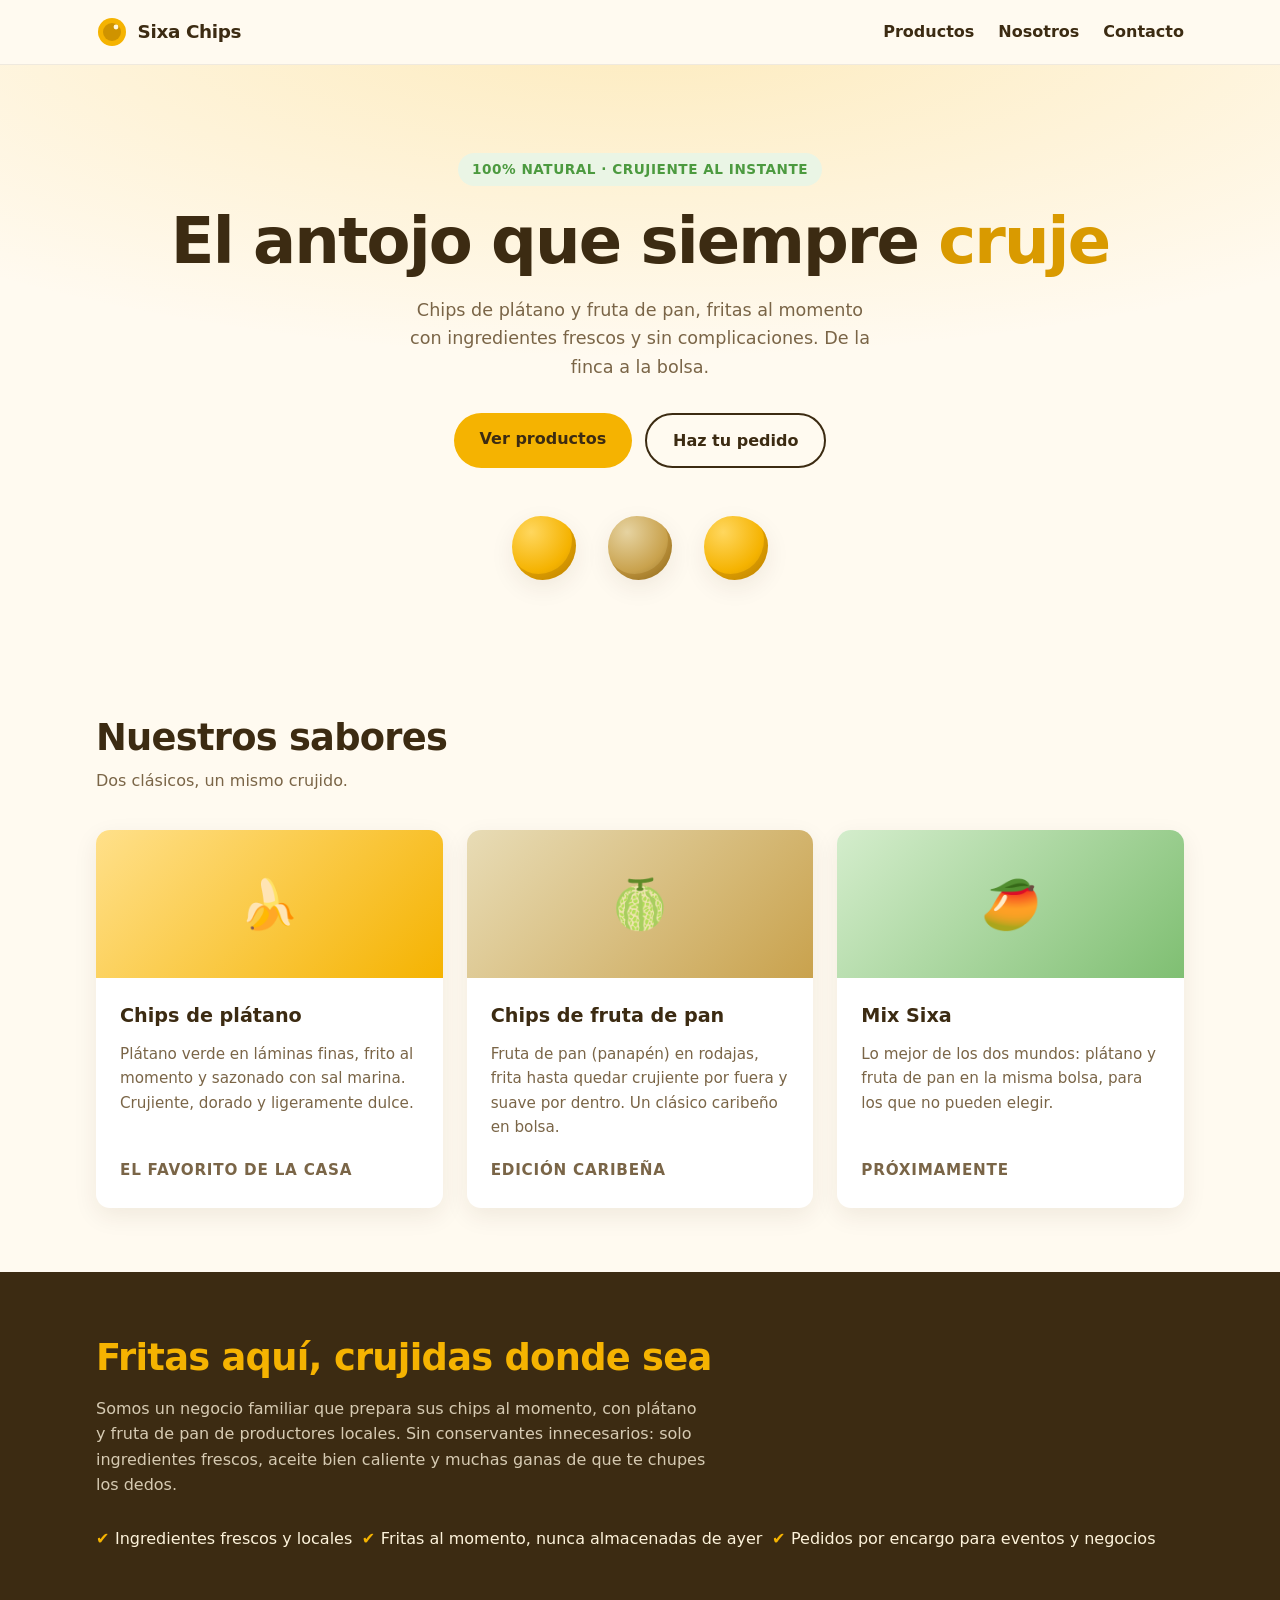
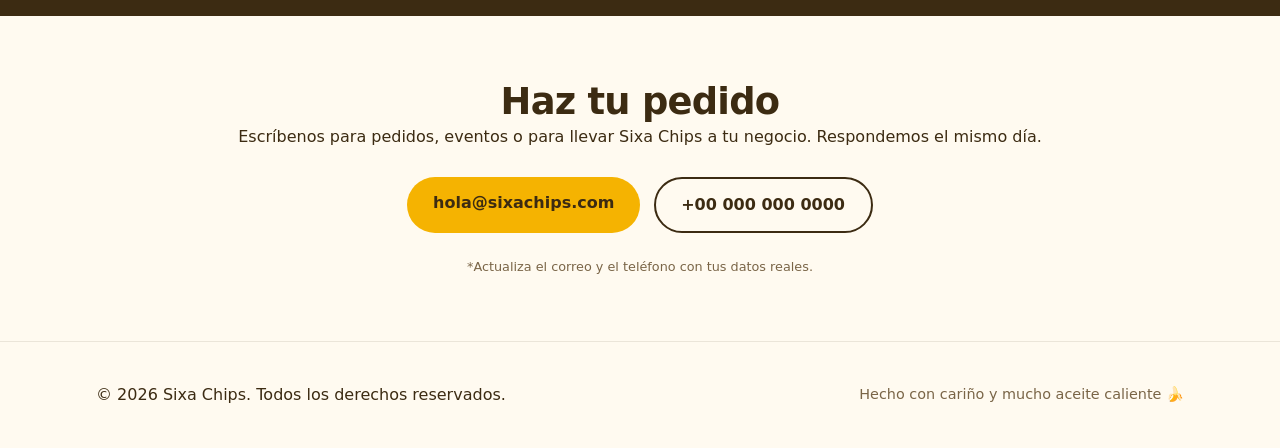
==== index.html @ dbe158ea "primer commit" ====
<!DOCTYPE html>
<html lang="es">
<head>
  <meta charset="UTF-8">
  <meta name="viewport" content="width=device-width, initial-scale=1.0">
  <title>Sixa Chips — Chips de plátano y fruta de pan</title>
  <meta name="description" content="Sixa Chips: chips crujientes de plátano y fruta de pan, fritas al momento con ingredientes naturales. Sabor auténtico, directo a tu antojo.">
  <meta name="author" content="Sixa Chips">
  <link rel="canonical" href="https://sixachips.github.io/">

  <!-- Open Graph -->
  <meta property="og:type" content="website">
  <meta property="og:url" content="https://sixachips.github.io/">
  <meta property="og:title" content="Sixa Chips — Chips de plátano y fruta de pan">
  <meta property="og:description" content="Chips crujientes de plátano y fruta de pan, fritas al momento con ingredientes naturales.">
  <meta property="og:locale" content="es_ES">
  <meta property="og:site_name" content="Sixa Chips">

  <!-- Twitter -->
  <meta name="twitter:card" content="summary">

  <!-- Favicon e iconos -->
  <link rel="icon" href="assets/favicon.svg" type="image/svg+xml">
  <link rel="manifest" href="site.webmanifest">
  <meta name="theme-color" content="#f5b301">

  <!-- Estilos -->
  <link rel="stylesheet" href="css/styles.css">

  <!-- Datos estructurados -->
  <script type="application/ld+json">
  {
    "@context": "https://schema.org",
    "@type": "FoodBusiness",
    "name": "Sixa Chips",
    "url": "https://sixachips.github.io/",
    "description": "Chips de plátano y fruta de pan fritas al momento.",
    "servesCuisine": "Snacks artesanales"
  }
  </script>

  <!-- JS con defer: no bloquea el render -->
  <script src="js/main.js" defer></script>
</head>
<body>
  <a class="skip-link" href="#main">Saltar al contenido principal</a>

  <header class="site-header">
    <div class="container header-inner">
      <a class="brand" href="#top" aria-label="Sixa Chips, ir al inicio">
        <svg class="brand-icon" viewBox="0 0 32 32" width="32" height="32" aria-hidden="true">
          <circle cx="16" cy="16" r="14" fill="#f5b301"/>
          <circle cx="16" cy="16" r="9" fill="#8a5a00" opacity=".35"/>
          <circle cx="20" cy="11" r="2.4" fill="#fff6dc"/>
        </svg>
        <span class="brand-name">Sixa&nbsp;Chips</span>
      </a>

      <button class="nav-toggle" type="button" aria-expanded="false" aria-controls="site-nav">
        <span class="sr-only">Abrir menú</span>
        <span class="nav-toggle-bar" aria-hidden="true"></span>
      </button>

      <nav id="site-nav" class="site-nav" aria-label="Navegación principal">
        <ul>
          <li><a href="#productos">Productos</a></li>
          <li><a href="#nosotros">Nosotros</a></li>
          <li><a href="#contacto">Contacto</a></li>
        </ul>
      </nav>
    </div>
  </header>

  <main id="main">
    <!-- Hero -->
    <section id="top" class="hero">
      <div class="container hero-inner">
        <p class="hero-kicker">100% natural · Crujiente al instante</p>
        <h1>El antojo que siempre <em>cruje</em></h1>
        <p class="hero-lead">
          Chips de plátano y fruta de pan, fritas al momento con ingredientes
          frescos y sin complicaciones. De la finca a la bolsa.
        </p>
        <div class="hero-actions">
          <a class="btn btn-primary" href="#productos">Ver productos</a>
          <a class="btn btn-ghost" href="#contacto">Haz tu pedido</a>
        </div>

        <ul class="hero-chips" aria-hidden="true">
          <li><span></span></li>
          <li><span></span></li>
          <li><span></span></li>
        </ul>
      </div>
    </section>

    <!-- Productos -->
    <section id="productos" class="section-products">
      <div class="container">
        <h2>Nuestros sabores</h2>
        <p class="section-lead">Dos clásicos, un mismo crujido.</p>

        <div class="products-grid">
          <article class="card">
            <div class="card-top card-top--banana" aria-hidden="true"><span>🍌</span></div>
            <div class="card-body">
              <h3>Chips de plátano</h3>
              <p>
                Plátano verde en láminas finas, frito al momento y sazonado con
                sal marina. Crujiente, dorado y ligeramente dulce.
              </p>
              <p class="card-tag">El favorito de la casa</p>
            </div>
          </article>

          <article class="card">
            <div class="card-top card-top--panapen" aria-hidden="true"><span>🍈</span></div>
            <div class="card-body">
              <h3>Chips de fruta de pan</h3>
              <p>
                Fruta de pan (panapén) en rodajas, frita hasta quedar crujiente
                por fuera y suave por dentro. Un clásico caribeño en bolsa.
              </p>
              <p class="card-tag">Edición caribeña</p>
            </div>
          </article>

          <article class="card">
            <div class="card-top card-top--mix" aria-hidden="true"><span>🥭</span></div>
            <div class="card-body">
              <h3>Mix Sixa</h3>
              <p>
                Lo mejor de los dos mundos: plátano y fruta de pan en la misma
                bolsa, para los que no pueden elegir.
              </p>
              <p class="card-tag">Próximamente</p>
            </div>
          </article>
        </div>
      </div>
    </section>

    <!-- Nosotros -->
    <section id="nosotros" class="section-about">
      <div class="container about-inner">
        <h2>Fritas aquí, crujidas donde sea</h2>
        <p>
          Somos un negocio familiar que prepara sus chips al momento, con
          plátano y fruta de pan de productores locales. Sin conservantes
          innecesarios: solo ingredientes frescos, aceite bien caliente y
          muchas ganas de que te chupes los dedos.
        </p>
        <ul class="about-list">
          <li> Ingredientes frescos y locales</li>
          <li> Fritas al momento, nunca almacenadas de ayer</li>
          <li> Pedidos por encargo para eventos y negocios</li>
        </ul>
      </div>
    </section>

    <!-- Contacto -->
    <section id="contacto" class="section-contact">
      <div class="container contact-inner">
        <h2>Haz tu pedido</h2>
        <p>
          Escríbenos para pedidos, eventos o para llevar Sixa Chips a tu
          negocio. Respondemos el mismo día.
        </p>
        <div class="contact-actions">
          <a class="btn btn-primary" href="mailto:hola@sixachips.com">hola@sixachips.com</a>
          <a class="btn btn-ghost" href="tel:+15550000000">+00 000 000 0000</a>
        </div>
        <p class="contact-note">*Actualiza el correo y el teléfono con tus datos reales.</p>
      </div>
    </section>
  </main>

  <footer class="site-footer">
    <div class="container footer-inner">
      <p>© <span id="year">2026</span> Sixa Chips. Todos los derechos reservados.</p>
      <p class="footer-note">Hecho con cariño y mucho aceite caliente 🍌</p>
    </div>
  </footer>
</body>
</html>
---- css/styles.css ----
/* ==========================================================================
   Sixa Chips — hoja de estilos principal
   Mobile-first, custom properties, sin frameworks.
   ========================================================================== */

/* 1. Custom properties (tema y tokens de diseño) */
:root {
  --color-bg: #fffaf0;
  --color-surface: #ffffff;
  --color-text: #3c2b12;
  --color-muted: #7a6547;
  --color-primary: #f5b301;
  --color-primary-dark: #d99a00;
  --color-accent: #4c9a3f;
  --color-accent-light: #eaf5e5;
  --radius: 14px;
  --shadow: 0 8px 24px rgb(60 43 18 / 0.08);
  --font-body: system-ui, -apple-system, "Segoe UI", Roboto, sans-serif;
  --wrap: 68rem;
}

/* 2. Reset ligero */
*,
*::before,
*::after { box-sizing: border-box; }

* { margin: 0; }

html { scroll-behavior: smooth; }
@media (prefers-reduced-motion: reduce) {
  html { scroll-behavior: auto; }
  *,
  *::before,
  *::after {
    animation-duration: 0.01ms !important;
    transition-duration: 0.01ms !important;
  }
}

body {
  font-family: var(--font-body);
  color: var(--color-text);
  background: var(--color-bg);
  line-height: 1.6;
  -webkit-font-smoothing: antialiased;
}

img, svg { display: block; max-width: 100%; }

ul { padding: 0; list-style: none; }

a { color: inherit; }

/* 3. Utilidades */
.container {
  width: min(100% - 2.5rem, var(--wrap));
  margin-inline: auto;
}

.sr-only {
  position: absolute;
  width: 1px;
  height: 1px;
  padding: 0;
  margin: -1px;
  overflow: hidden;
  clip: rect(0 0 0 0);
  white-space: nowrap;
  border: 0;
}

.skip-link {
  position: absolute;
  top: -100%;
  left: 0.75rem;
  z-index: 100;
  padding: 0.5rem 1rem;
  background: var(--color-text);
  color: #fff;
  border-radius: 0 0 var(--radius) var(--radius);
  text-decoration: none;
}
.skip-link:focus { top: 0; }

/* 4. Header */
.site-header {
  position: sticky;
  top: 0;
  z-index: 10;
  background: rgb(255 250 240 / 0.9);
  backdrop-filter: blur(8px);
  border-bottom: 1px solid rgb(60 43 18 / 0.08);
}

.header-inner {
  display: flex;
  align-items: center;
  justify-content: space-between;
  gap: 1rem;
  min-height: 4rem;
}

.brand {
  display: flex;
  align-items: center;
  gap: 0.6rem;
  font-weight: 800;
  font-size: 1.15rem;
  text-decoration: none;
  letter-spacing: -0.02em;
}

/* Navegación (menu hamburguesa en móvil) */
.site-nav ul {
  display: flex;
  gap: 1.5rem;
}

.site-nav a {
  text-decoration: none;
  font-weight: 600;
  padding: 0.5rem 0;
  border-bottom: 2px solid transparent;
}
.site-nav a:hover,
.site-nav a:focus-visible {
  border-bottom-color: var(--color-primary);
}

.nav-toggle {
  display: grid;
  place-content: center;
  width: 2.75rem;
  height: 2.75rem;
  padding: 0;
  border: 1px solid rgb(60 43 18 / 0.15);
  border-radius: var(--radius);
  background: var(--color-surface);
  cursor: pointer;
}

.nav-toggle-bar,
.nav-toggle-bar::before,
.nav-toggle-bar::after {
  grid-area: 1 / 1;
  width: 1.3rem;
  height: 2px;
  background: var(--color-text);
  border-radius: 2px;
  transition: transform 0.2s;
}
.nav-toggle-bar::before,
.nav-toggle-bar::after {
  content: "";
}
.nav-toggle-bar::before { transform: translateY(-6px); }
.nav-toggle-bar::after  { transform: translateY(6px); }

.nav-toggle[aria-expanded="true"] .nav-toggle-bar { transform: rotate(45deg); }
.nav-toggle[aria-expanded="true"] .nav-toggle-bar::before { transform: rotate(90deg); }
.nav-toggle[aria-expanded="true"] .nav-toggle-bar::after { opacity: 0; }

@media (max-width: 44rem) {
  .nav-toggle { display: grid; }

  .site-nav {
    position: absolute;
    top: 100%;
    left: 0;
    right: 0;
    display: none;
    background: var(--color-surface);
    border-bottom: 1px solid rgb(60 43 18 / 0.1);
    box-shadow: var(--shadow);
  }
  .site-nav.is-open { display: block; }

  .site-nav ul {
    flex-direction: column;
    gap: 0;
    padding: 0.5rem 1.25rem 1rem;
  }
  .site-nav a { display: block; padding: 0.75rem 0; }
}

@media (min-width: 44.01rem) {
  .nav-toggle { display: none; }
}

/* 5. Hero */
.hero {
  padding: 5.5rem 0 4.5rem;
  text-align: center;
  background:
    radial-gradient(ellipse 80% 60% at 50% -10%, rgb(245 179 1 / 0.22), transparent);
}

.hero-kicker {
  display: inline-block;
  padding: 0.35rem 0.9rem;
  border-radius: 999px;
  background: var(--color-accent-light);
  color: var(--color-accent);
  font-weight: 700;
  font-size: 0.85rem;
  letter-spacing: 0.04em;
  text-transform: uppercase;
  margin-bottom: 1.25rem;
}

.hero h1 {
  font-size: clamp(2.4rem, 6vw, 4rem);
  line-height: 1.1;
  letter-spacing: -0.03em;
  max-width: 22ch;
  margin-inline: auto;
}

.hero h1 em {
  font-style: normal;
  color: var(--color-primary-dark);
}

.hero-lead {
  max-width: 42ch;
  margin: 1.25rem auto 2rem;
  color: var(--color-muted);
  font-size: 1.1rem;
}

.hero-actions {
  display: flex;
  flex-wrap: wrap;
  gap: 0.85rem;
  justify-content: center;
}

/* Chips decorativas flotando */
.hero-chips {
  display: flex;
  justify-content: center;
  gap: 2rem;
  margin-top: 3rem;
}
.hero-chips li span {
  display: block;
  width: clamp(2.5rem, 6vw, 4rem);
  aspect-ratio: 1;
  border-radius: 45% 55% 52% 48% / 48% 46% 54% 52%;
  background: radial-gradient(circle at 30% 25%, #ffd75e, #f5b301 60%, #c98a00);
  box-shadow: var(--shadow), inset -4px -6px 0 rgb(138 90 0 / 0.25);
  animation: bob 4s ease-in-out infinite;
}
.hero-chips li:nth-child(2) span { animation-delay: 0.6s; background: radial-gradient(circle at 30% 25%, #e6d3a1, #c9a24d 60%, #8a6a20); }
.hero-chips li:nth-child(3) span { animation-delay: 1.2s; }

@keyframes bob {
  0%, 100% { transform: translateY(0) rotate(-4deg); }
  50%      { transform: translateY(-10px) rotate(5deg); }
}

/* 6. Botones */
.btn {
  display: inline-block;
  padding: 0.8rem 1.6rem;
  border-radius: 999px;
  font-weight: 700;
  text-decoration: none;
  transition: transform 0.15s, box-shadow 0.15s;
}
.btn:hover,
.btn:focus-visible {
  transform: translateY(-2px);
  box-shadow: var(--shadow);
}
.btn-primary {
  background: var(--color-primary);
  color: #3c2b12;
}
.btn-ghost {
  border: 2px solid var(--color-text);
  color: var(--color-text);
  background: transparent;
}
.btn-ghost:hover,
.btn-ghost:focus-visible {
  background: var(--color-text);
  color: #fff;
}

/* 7. Secciones genéricas */
section { padding: 4rem 0; }

.section-lead {
  color: var(--color-muted);
  margin-top: 0.5rem;
  margin-bottom: 2.25rem;
}

h2 {
  font-size: clamp(1.7rem, 4vw, 2.3rem);
  letter-spacing: -0.02em;
  line-height: 1.2;
}

/* 8. Products */
#productos h2 { margin-top: 0; }

.products-grid {
  display: grid;
  gap: 1.5rem;
  grid-template-columns: repeat(auto-fit, minmax(min(100%, 17rem), 1fr));
}

.card {
  display: flex;
  flex-direction: column;
  background: var(--color-surface);
  border-radius: var(--radius);
  box-shadow: var(--shadow);
  overflow: hidden;
  transition: transform 0.2s;
}
.card:hover { transform: translateY(-4px); }

.card-top {
  display: grid;
  place-items: center;
  padding: 2.25rem 0;
  font-size: 3rem;
}
.card-top--banana { background: linear-gradient(135deg, #ffe08a, #f5b301); }
.card-top--panapen { background: linear-gradient(135deg, #e8dcb6, #c9a24d); }
.card-top--mix { background: linear-gradient(135deg, #d4edcc, #7fbf72); }

.card-body {
  display: flex;
  flex-direction: column;
  gap: 0.65rem;
  padding: 1.4rem 1.5rem 1.6rem;
  flex: 1;
}

.card h3 { font-size: 1.2rem; }

.card p { color: var(--color-muted); font-size: 0.95rem; }

.card-tag {
  margin-top: auto;
  padding-top: 0.5rem;
  font-weight: 700;
  font-size: 0.8rem;
  color: var(--color-accent);
  text-transform: uppercase;
  letter-spacing: 0.05em;
}

/* 9. Nosotros */
.section-about {
  background: var(--color-text);
  color: #fdf3db;
}

.section-about h2 { color: var(--color-primary); }

.section-about p {
  max-width: 60ch;
  margin-top: 1rem;
  color: rgb(253 243 219 / 0.8);
}

.about-list {
  display: grid;
  gap: 0.6rem;
  margin-top: 1.75rem;
}

.about-list li::before { content: "✔ "; color: var(--color-primary); font-weight: 700; }

/* 10. Contacto */
.section-contact { text-align: center; }

.contact-actions {
  display: flex;
  flex-wrap: wrap;
  gap: 0.85rem;
  justify-content: center;
  margin-top: 1.75rem;
}

.contact-note {
  margin-top: 1.5rem;
  font-size: 0.8rem;
  color: var(--color-muted);
}

/* 11. Footer */
.site-footer {
  padding: 2.5rem 0;
  border-top: 1px solid rgb(60 43 18 / 0.1);
  text-align: center;
}

.footer-note { color: var(--color-muted); font-size: 0.9rem; margin-top: 0.5rem; }

/* 12. Breakpoints para grids mayores */
@media (min-width: 50rem) {
  .about-list { grid-template-columns: repeat(3, auto); justify-content: start; }
  .footer-inner {
    display: flex;
    justify-content: space-between;
    align-items: center;
  }
  .footer-note { margin-top: 0; }
}
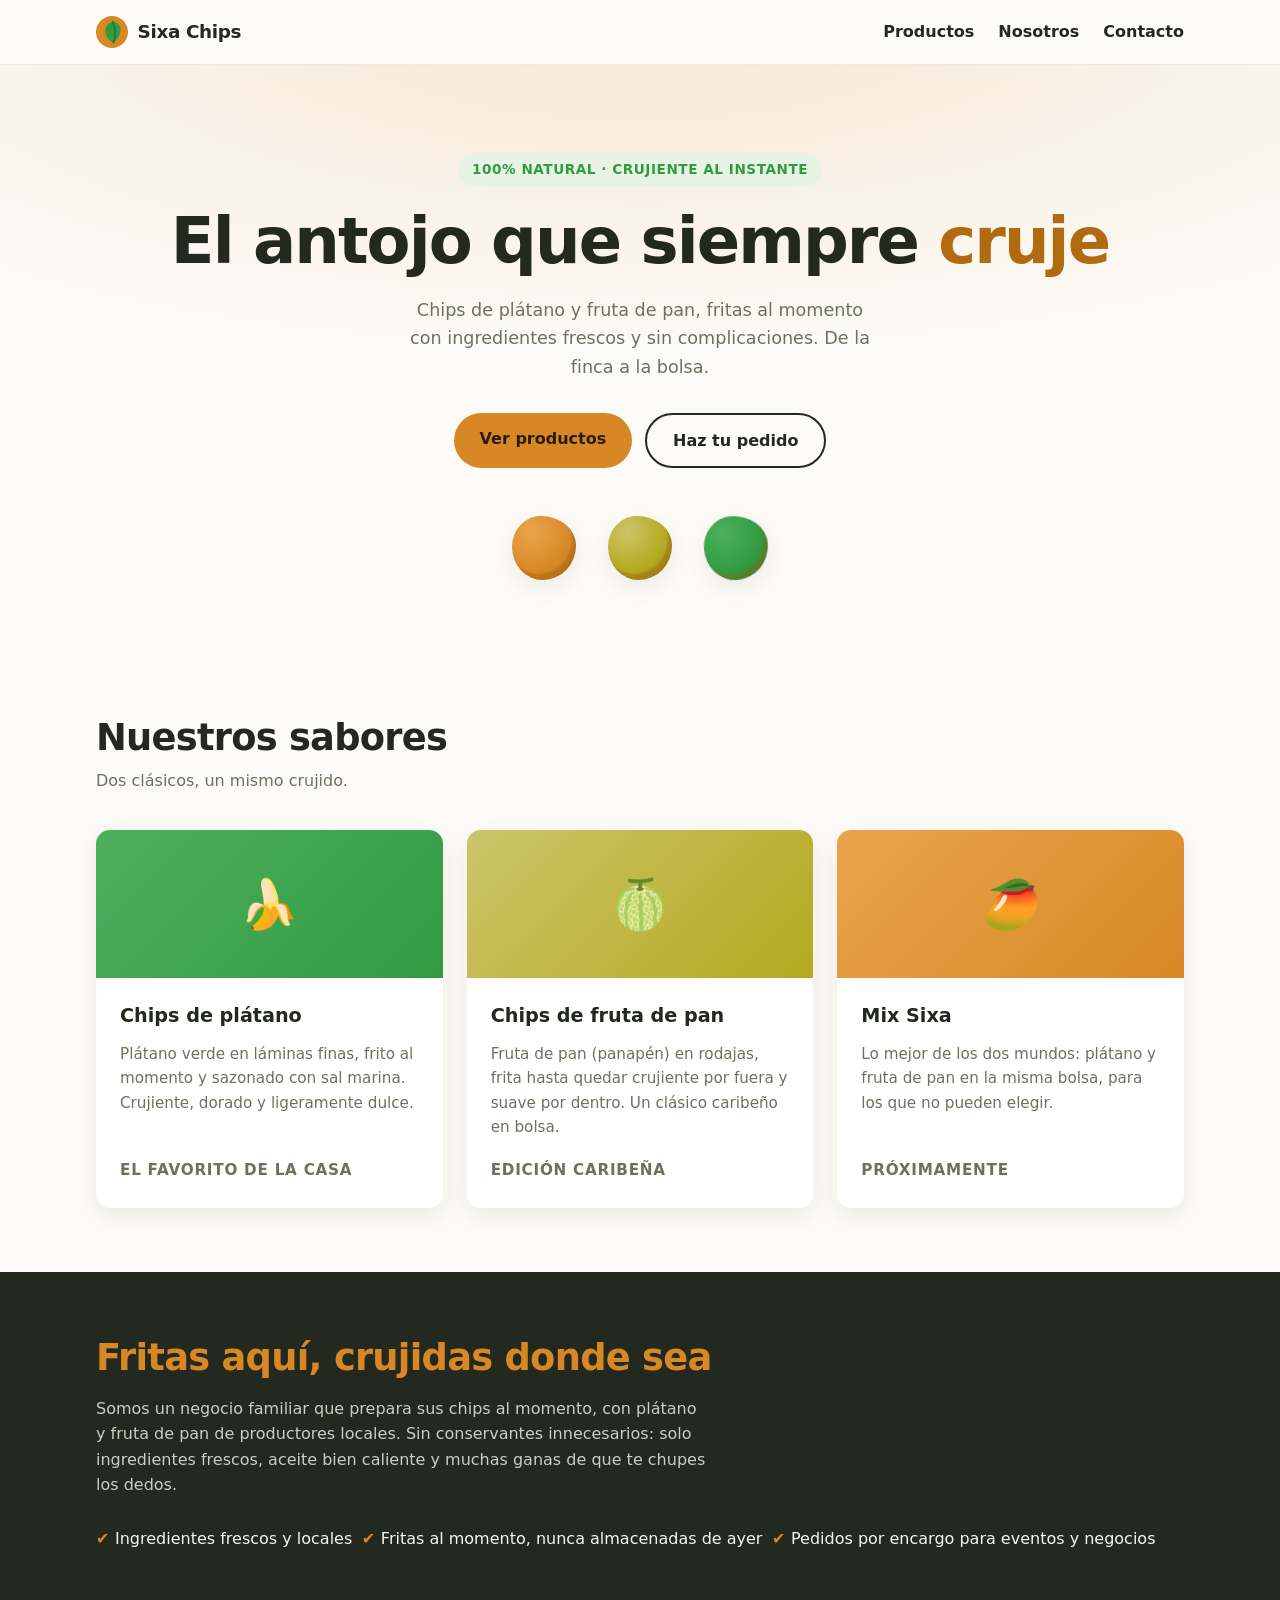
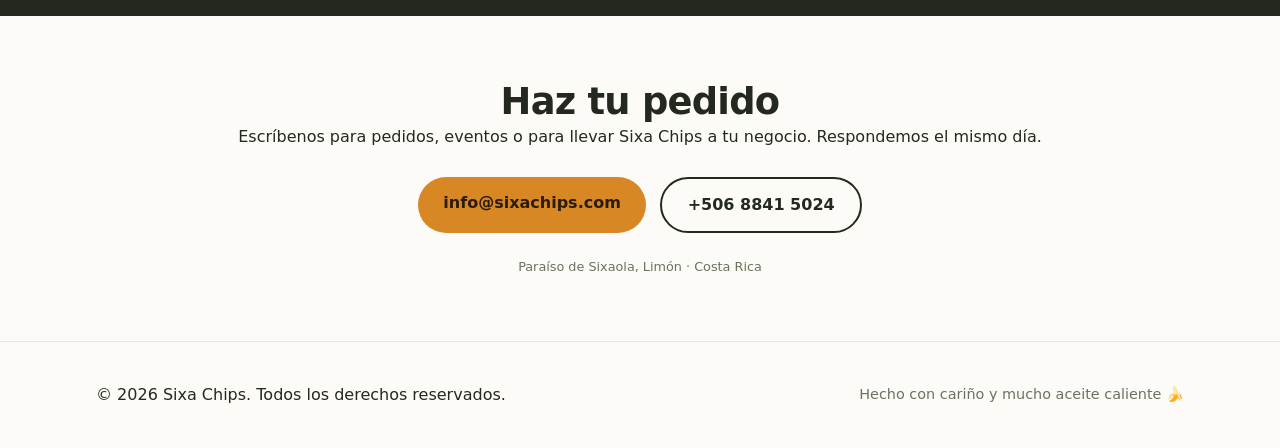
==== commit f6dc351d: "actualiza colores y contacto" ====
--- a/index.html
+++ b/index.html
@@ -22,7 +22,7 @@
   <!-- Favicon e iconos -->
   <link rel="icon" href="assets/favicon.svg" type="image/svg+xml">
   <link rel="manifest" href="site.webmanifest">
-  <meta name="theme-color" content="#f5b301">
+  <meta name="theme-color" content="#d78825">
 
   <!-- Estilos -->
   <link rel="stylesheet" href="css/styles.css">
@@ -35,7 +35,15 @@
     "name": "Sixa Chips",
     "url": "https://sixachips.github.io/",
     "description": "Chips de plátano y fruta de pan fritas al momento.",
-    "servesCuisine": "Snacks artesanales"
+    "servesCuisine": "Snacks artesanales",
+    "email": "info@sixachips.com",
+    "telephone": "+506 8841 5024",
+    "address": {
+      "@type": "PostalAddress",
+      "addressLocality": "Paraíso de Sixaola",
+      "addressRegion": "Limón",
+      "addressCountry": "CR"
+    }
   }
   </script>
 
@@ -49,9 +57,9 @@
     <div class="container header-inner">
       <a class="brand" href="#top" aria-label="Sixa Chips, ir al inicio">
         <svg class="brand-icon" viewBox="0 0 32 32" width="32" height="32" aria-hidden="true">
-          <circle cx="16" cy="16" r="14" fill="#f5b301"/>
-          <circle cx="16" cy="16" r="9" fill="#8a5a00" opacity=".35"/>
-          <circle cx="20" cy="11" r="2.4" fill="#fff6dc"/>
+          <circle cx="16" cy="16" r="16" fill="#d78825"/>
+          <path d="M16.5 5.5 C 26 6.5, 28 17, 17.5 27 C 7.5 22, 6 9.5, 16.5 5.5 Z" fill="#319b42"/>
+          <path d="M16.5 5.5 C 20 13, 20 20, 17.5 27" stroke="#23722e" stroke-width="1.4" fill="none" stroke-linecap="round"/>
         </svg>
         <span class="brand-name">Sixa&nbsp;Chips</span>
       </a>
@@ -167,10 +175,10 @@
           negocio. Respondemos el mismo día.
         </p>
         <div class="contact-actions">
-          <a class="btn btn-primary" href="mailto:hola@sixachips.com">hola@sixachips.com</a>
-          <a class="btn btn-ghost" href="tel:+15550000000">+00 000 000 0000</a>
+          <a class="btn btn-primary" href="mailto:info@sixachips.com">info@sixachips.com</a>
+          <a class="btn btn-ghost" href="tel:+50688415024">+506 8841 5024</a>
         </div>
-        <p class="contact-note">*Actualiza el correo y el teléfono con tus datos reales.</p>
+        <p class="contact-note">Paraíso de Sixaola, Limón · Costa Rica</p>
       </div>
     </section>
   </main>
--- a/css/styles.css
+++ b/css/styles.css
@@ -5,16 +5,19 @@
 
 /* 1. Custom properties (tema y tokens de diseño) */
 :root {
-  --color-bg: #fffaf0;
+  /* Paleta de marca SixaChips (derivada del empaque real) */
+  --color-bg: #fcfbf7;
   --color-surface: #ffffff;
-  --color-text: #3c2b12;
-  --color-muted: #7a6547;
-  --color-primary: #f5b301;
-  --color-primary-dark: #d99a00;
-  --color-accent: #4c9a3f;
-  --color-accent-light: #eaf5e5;
+  --color-text: #24291f;
+  --color-muted: #6b7260;
+  --color-primary: #d78825;        /* naranja oficial SixaChips */
+  --color-primary-dark: #b26a10;
+  --color-accent: #319b42;         /* verde oficial SixaChips */
+  --color-accent-dark: #23722e;
+  --color-accent-light: #e7f4e3;
+  --color-olive: #b4a91f;          /* empaque fruta de pan */
   --radius: 14px;
-  --shadow: 0 8px 24px rgb(60 43 18 / 0.08);
+  --shadow: 0 8px 24px rgb(36 41 31 / 0.08);
   --font-body: system-ui, -apple-system, "Segoe UI", Roboto, sans-serif;
   --wrap: 68rem;
 }
@@ -87,9 +90,9 @@
   position: sticky;
   top: 0;
   z-index: 10;
-  background: rgb(255 250 240 / 0.9);
+  background: rgb(252 251 247 / 0.9);
   backdrop-filter: blur(8px);
-  border-bottom: 1px solid rgb(60 43 18 / 0.08);
+  border-bottom: 1px solid rgb(36 41 31 / 0.08);
 }
 
 .header-inner {
@@ -133,7 +136,7 @@
   width: 2.75rem;
   height: 2.75rem;
   padding: 0;
-  border: 1px solid rgb(60 43 18 / 0.15);
+  border: 1px solid rgb(36 41 31 / 0.15);
   border-radius: var(--radius);
   background: var(--color-surface);
   cursor: pointer;
@@ -170,7 +173,7 @@
     right: 0;
     display: none;
     background: var(--color-surface);
-    border-bottom: 1px solid rgb(60 43 18 / 0.1);
+    border-bottom: 1px solid rgb(36 41 31 / 0.1);
     box-shadow: var(--shadow);
   }
   .site-nav.is-open { display: block; }
@@ -192,7 +195,7 @@
   padding: 5.5rem 0 4.5rem;
   text-align: center;
   background:
-    radial-gradient(ellipse 80% 60% at 50% -10%, rgb(245 179 1 / 0.22), transparent);
+    radial-gradient(ellipse 80% 60% at 50% -10%, rgb(215 136 37 / 0.18), transparent);
 }
 
 .hero-kicker {
@@ -247,12 +250,12 @@
   width: clamp(2.5rem, 6vw, 4rem);
   aspect-ratio: 1;
   border-radius: 45% 55% 52% 48% / 48% 46% 54% 52%;
-  background: radial-gradient(circle at 30% 25%, #ffd75e, #f5b301 60%, #c98a00);
-  box-shadow: var(--shadow), inset -4px -6px 0 rgb(138 90 0 / 0.25);
+  background: radial-gradient(circle at 30% 25%, #e9a54b, #d78825 60%, #a35f0e);
+  box-shadow: var(--shadow), inset -4px -6px 0 rgb(163 95 14 / 0.35);
   animation: bob 4s ease-in-out infinite;
 }
-.hero-chips li:nth-child(2) span { animation-delay: 0.6s; background: radial-gradient(circle at 30% 25%, #e6d3a1, #c9a24d 60%, #8a6a20); }
-.hero-chips li:nth-child(3) span { animation-delay: 1.2s; }
+.hero-chips li:nth-child(2) span { animation-delay: 0.6s; background: radial-gradient(circle at 30% 25%, #ccc46a, #b4a91f 60%, #7a7113); }
+.hero-chips li:nth-child(3) span { animation-delay: 1.2s; background: radial-gradient(circle at 30% 25%, #4faf5c, #319b42 60%, #23722e); animation-name: bob; animation-fill-mode: both; }
 
 @keyframes bob {
   0%, 100% { transform: translateY(0) rotate(-4deg); }
@@ -275,7 +278,7 @@
 }
 .btn-primary {
   background: var(--color-primary);
-  color: #3c2b12;
+  color: #2b1c07;
 }
 .btn-ghost {
   border: 2px solid var(--color-text);
@@ -329,9 +332,9 @@
   padding: 2.25rem 0;
   font-size: 3rem;
 }
-.card-top--banana { background: linear-gradient(135deg, #ffe08a, #f5b301); }
-.card-top--panapen { background: linear-gradient(135deg, #e8dcb6, #c9a24d); }
-.card-top--mix { background: linear-gradient(135deg, #d4edcc, #7fbf72); }
+.card-top--banana { background: linear-gradient(135deg, #4faf5c, #319b42); }
+.card-top--panapen { background: linear-gradient(135deg, #ccc46a, #b4a91f); }
+.card-top--mix { background: linear-gradient(135deg, #e9a54b, #d78825); }
 
 .card-body {
   display: flex;
@@ -358,7 +361,7 @@
 /* 9. Nosotros */
 .section-about {
   background: var(--color-text);
-  color: #fdf3db;
+  color: #f3f7ee;
 }
 
 .section-about h2 { color: var(--color-primary); }
@@ -366,7 +369,7 @@
 .section-about p {
   max-width: 60ch;
   margin-top: 1rem;
-  color: rgb(253 243 219 / 0.8);
+  color: rgb(243 247 238 / 0.8);
 }
 
 .about-list {
@@ -397,7 +400,7 @@
 /* 11. Footer */
 .site-footer {
   padding: 2.5rem 0;
-  border-top: 1px solid rgb(60 43 18 / 0.1);
+  border-top: 1px solid rgb(36 41 31 / 0.1);
   text-align: center;
 }
 
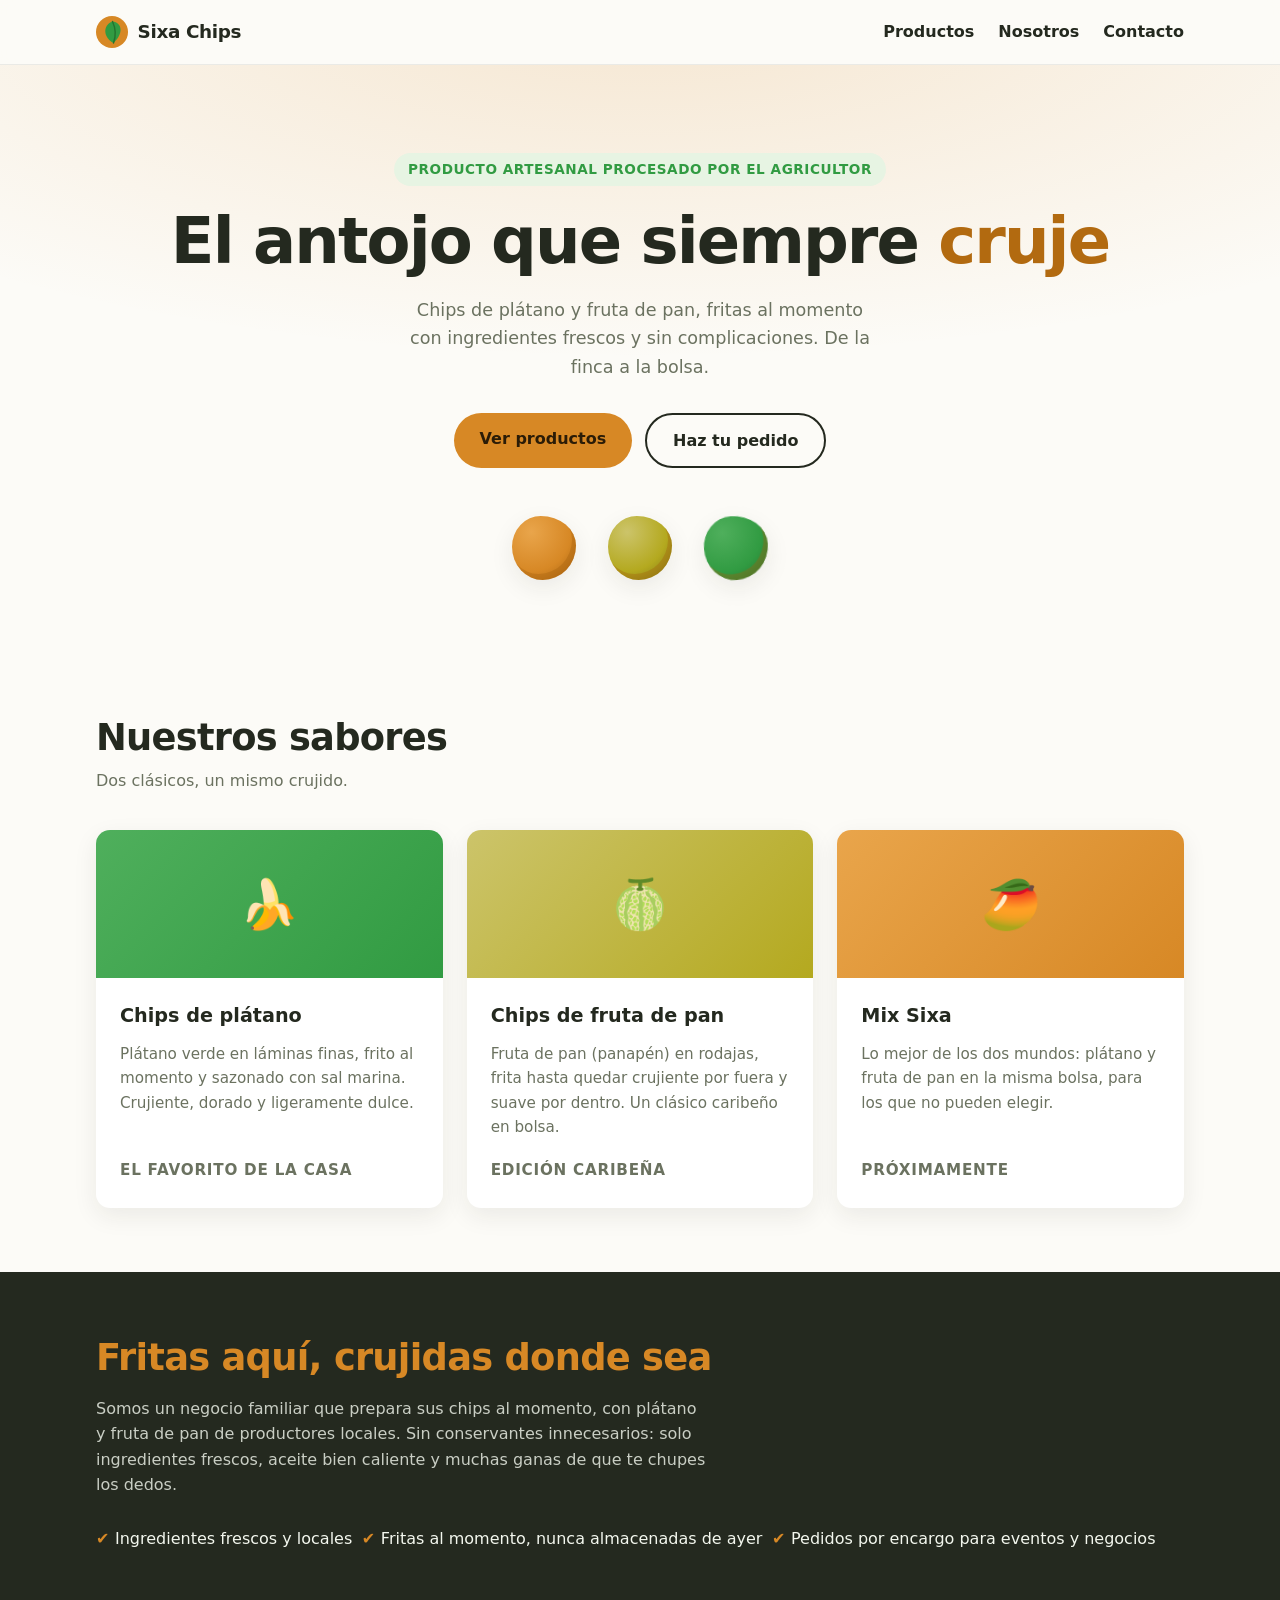
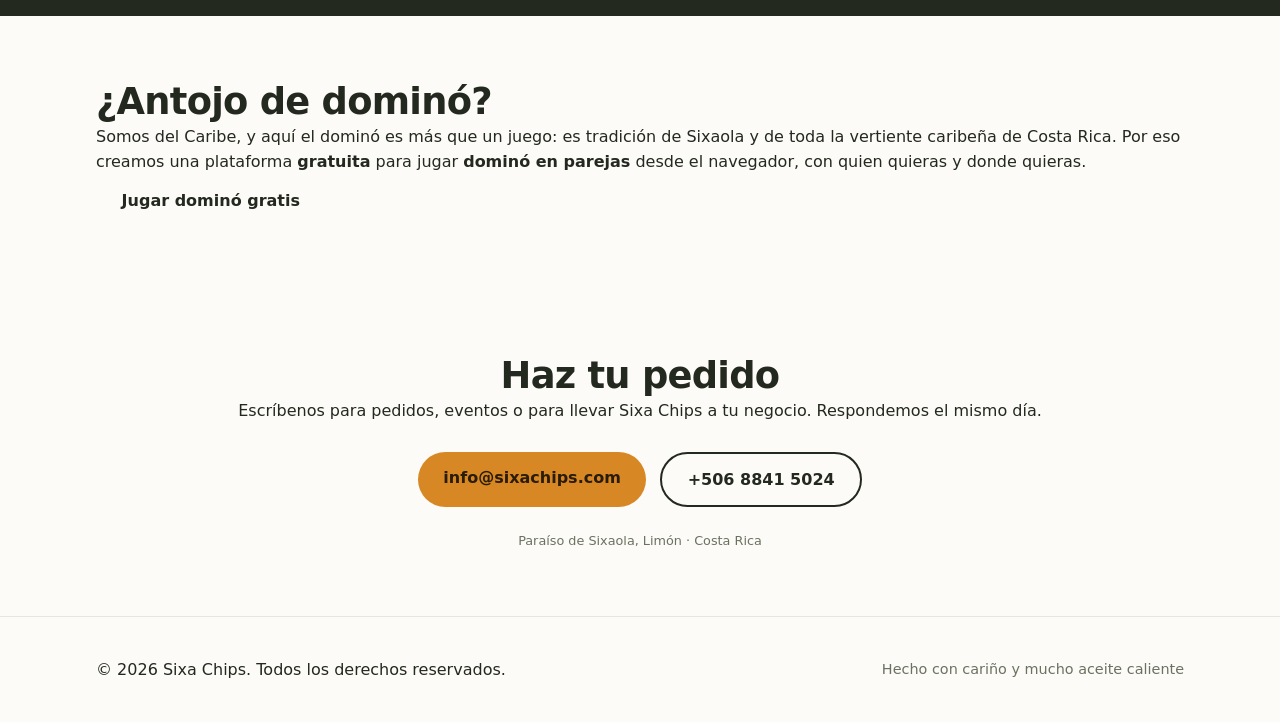
==== commit fa36d367: "copy: apply official slogan and drop footer emoji Replace the generic hero kicker with the official " ====
--- a/index.html
+++ b/index.html
@@ -83,7 +83,7 @@
     <!-- Hero -->
     <section id="top" class="hero">
       <div class="container hero-inner">
-        <p class="hero-kicker">100% natural · Crujiente al instante</p>
+        <p class="hero-kicker">Producto artesanal procesado por el agricultor</p>
         <h1>El antojo que siempre <em>cruje</em></h1>
         <p class="hero-lead">
           Chips de plátano y fruta de pan, fritas al momento con ingredientes
@@ -166,6 +166,28 @@
       </div>
     </section>
 
+    <!-- Dominó: plataforma gratuita -->
+    <section class="domino-banner" aria-label="Plataforma gratuita de dominó">
+      <div class="container domino-inner">
+        <div class="domino-tiles" aria-hidden="true">
+          <span class="tile"></span><span class="tile tile--b"></span><span class="tile"></span>
+        </div>
+        <div class="domino-text">
+          <h2>¿Antojo de dominó?</h2>
+          <p>
+            Somos del Caribe, y aquí el dominó es más que un juego: es tradición
+            de Sixaola y de toda la vertiente caribeña de Costa Rica. Por eso
+            creamos una plataforma <strong>gratuita</strong> para jugar
+            <strong>dominó en parejas</strong> desde el navegador, con quien
+            quieras y donde quieras.
+          </p>
+          <a class="btn btn-domino" href="https://domino.sixachips.com" rel="noopener">
+            Jugar dominó gratis
+          </a>
+        </div>
+      </div>
+    </section>
+
     <!-- Contacto -->
     <section id="contacto" class="section-contact">
       <div class="container contact-inner">
@@ -186,7 +208,7 @@
   <footer class="site-footer">
     <div class="container footer-inner">
       <p>© <span id="year">2026</span> Sixa Chips. Todos los derechos reservados.</p>
-      <p class="footer-note">Hecho con cariño y mucho aceite caliente 🍌</p>
+      <p class="footer-note">Hecho con cariño y mucho aceite caliente</p>
     </div>
   </footer>
 </body>
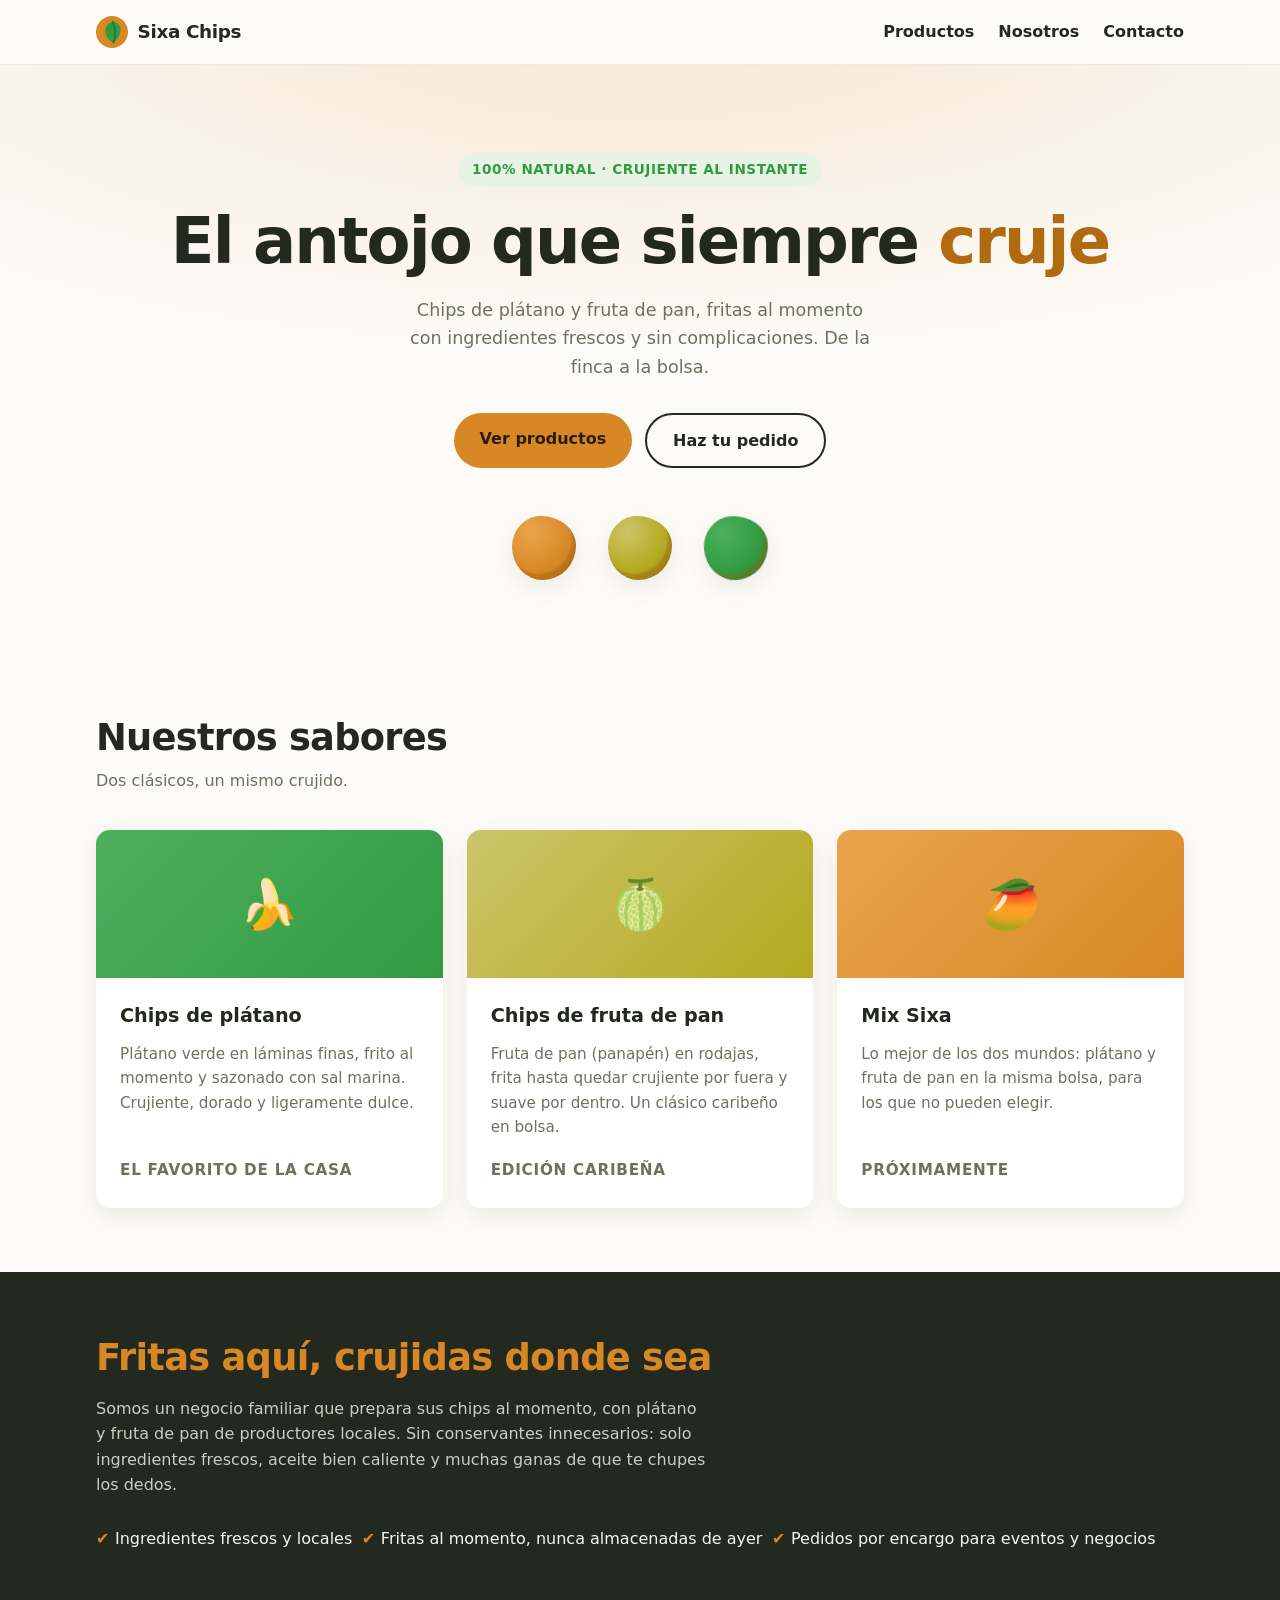
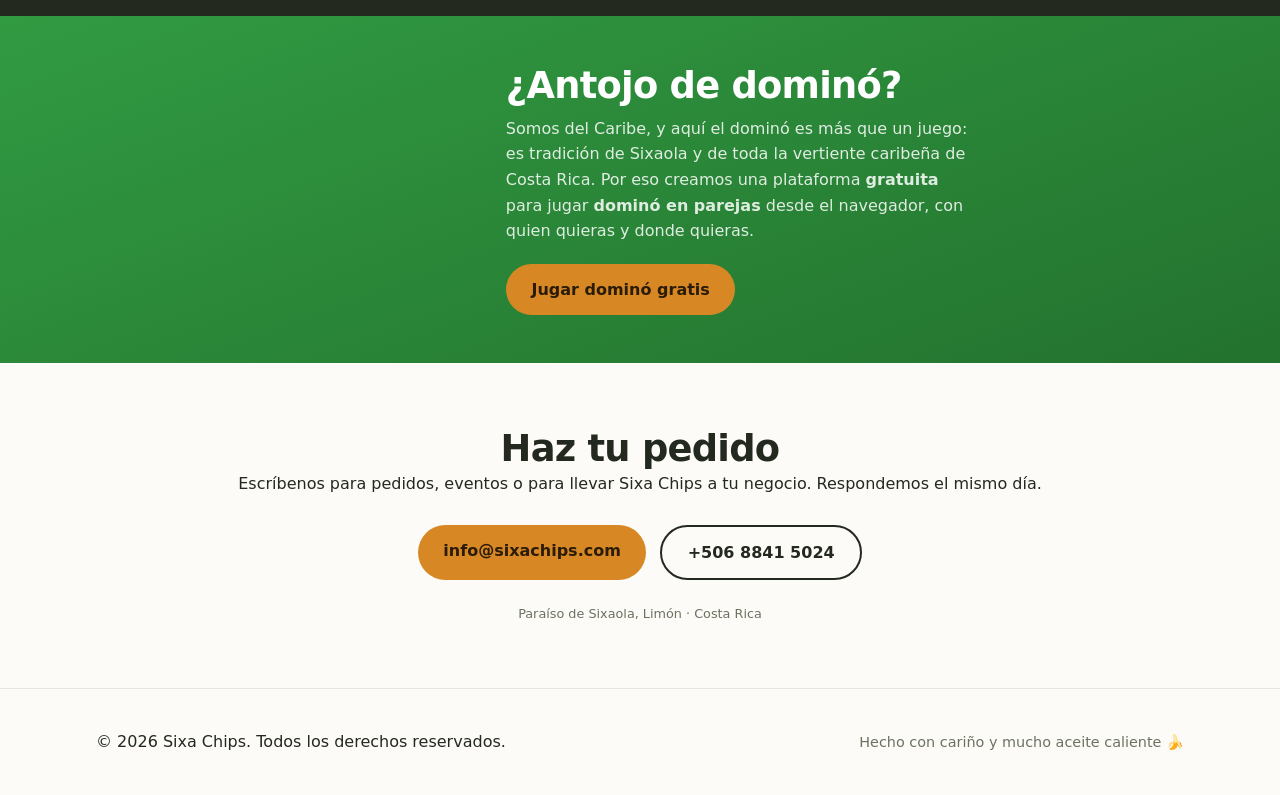
==== commit 49c24217: "feat: add free domino platform banner SixaChips released a free browser game to play domino in pairs" ====
--- a/index.html
+++ b/index.html
@@ -83,7 +83,7 @@
     <!-- Hero -->
     <section id="top" class="hero">
       <div class="container hero-inner">
-        <p class="hero-kicker">Producto artesanal procesado por el agricultor</p>
+        <p class="hero-kicker">100% natural · Crujiente al instante</p>
         <h1>El antojo que siempre <em>cruje</em></h1>
         <p class="hero-lead">
           Chips de plátano y fruta de pan, fritas al momento con ingredientes
@@ -208,7 +208,7 @@
   <footer class="site-footer">
     <div class="container footer-inner">
       <p>© <span id="year">2026</span> Sixa Chips. Todos los derechos reservados.</p>
-      <p class="footer-note">Hecho con cariño y mucho aceite caliente</p>
+      <p class="footer-note">Hecho con cariño y mucho aceite caliente 🍌</p>
     </div>
   </footer>
 </body>
--- a/css/styles.css
+++ b/css/styles.css
@@ -358,6 +358,60 @@
   letter-spacing: 0.05em;
 }
 
+/* 8b. Banner de domino */
+.domino-banner {
+  background: linear-gradient(160deg, var(--color-accent), var(--color-accent-dark));
+  color: #fff;
+  padding: 3rem 0;
+}
+
+.domino-inner {
+  display: flex;
+  flex-wrap: wrap;
+  align-items: center;
+  gap: 2rem;
+  justify-content: center;
+}
+
+.domino-tiles {
+  display: flex;
+  gap: 0.9rem;
+}
+
+.tile {
+  display: inline-block;
+  width: clamp(2.2rem, 5vw, 2.9rem);
+  aspect-ratio: 5 / 10;
+  border-radius: 0.6rem;
+  background:
+    radial-gradient(circle, #24291f 21%, transparent 22%) 25% 22% / 34% 17% no-repeat border-box,
+    radial-gradient(circle, #24291f 21%, transparent 22%) 75% 38% / 34% 17% no-repeat,
+    radial-gradient(circle, #24291f 21%, transparent 22%) 45% 78% / 34% 17% no-repeat,
+    linear-gradient(to bottom, #fffdf6 0 47.5%, #24291f 47.5% 52.5%, #fffdf6 52.5% 100%);
+  box-shadow: 0 6px 18px rgb(0 0 0 / 0.25);
+  transform: rotate(-6deg);
+}
+.tile--b { transform: rotate(5deg); }
+
+.domino-text {
+  max-width: 46ch;
+}
+
+.domino-text h2 {
+  color: #fff;
+  margin-bottom: 0.5rem;
+}
+
+.domino-text p {
+  color: rgb(255 255 255 / 0.85);
+  margin-bottom: 1.25rem;
+}
+
+.btn-domino {
+  background: var(--color-primary);
+  color: #2b1c07;
+}
+
 /* 9. Nosotros */
 .section-about {
   background: var(--color-text);
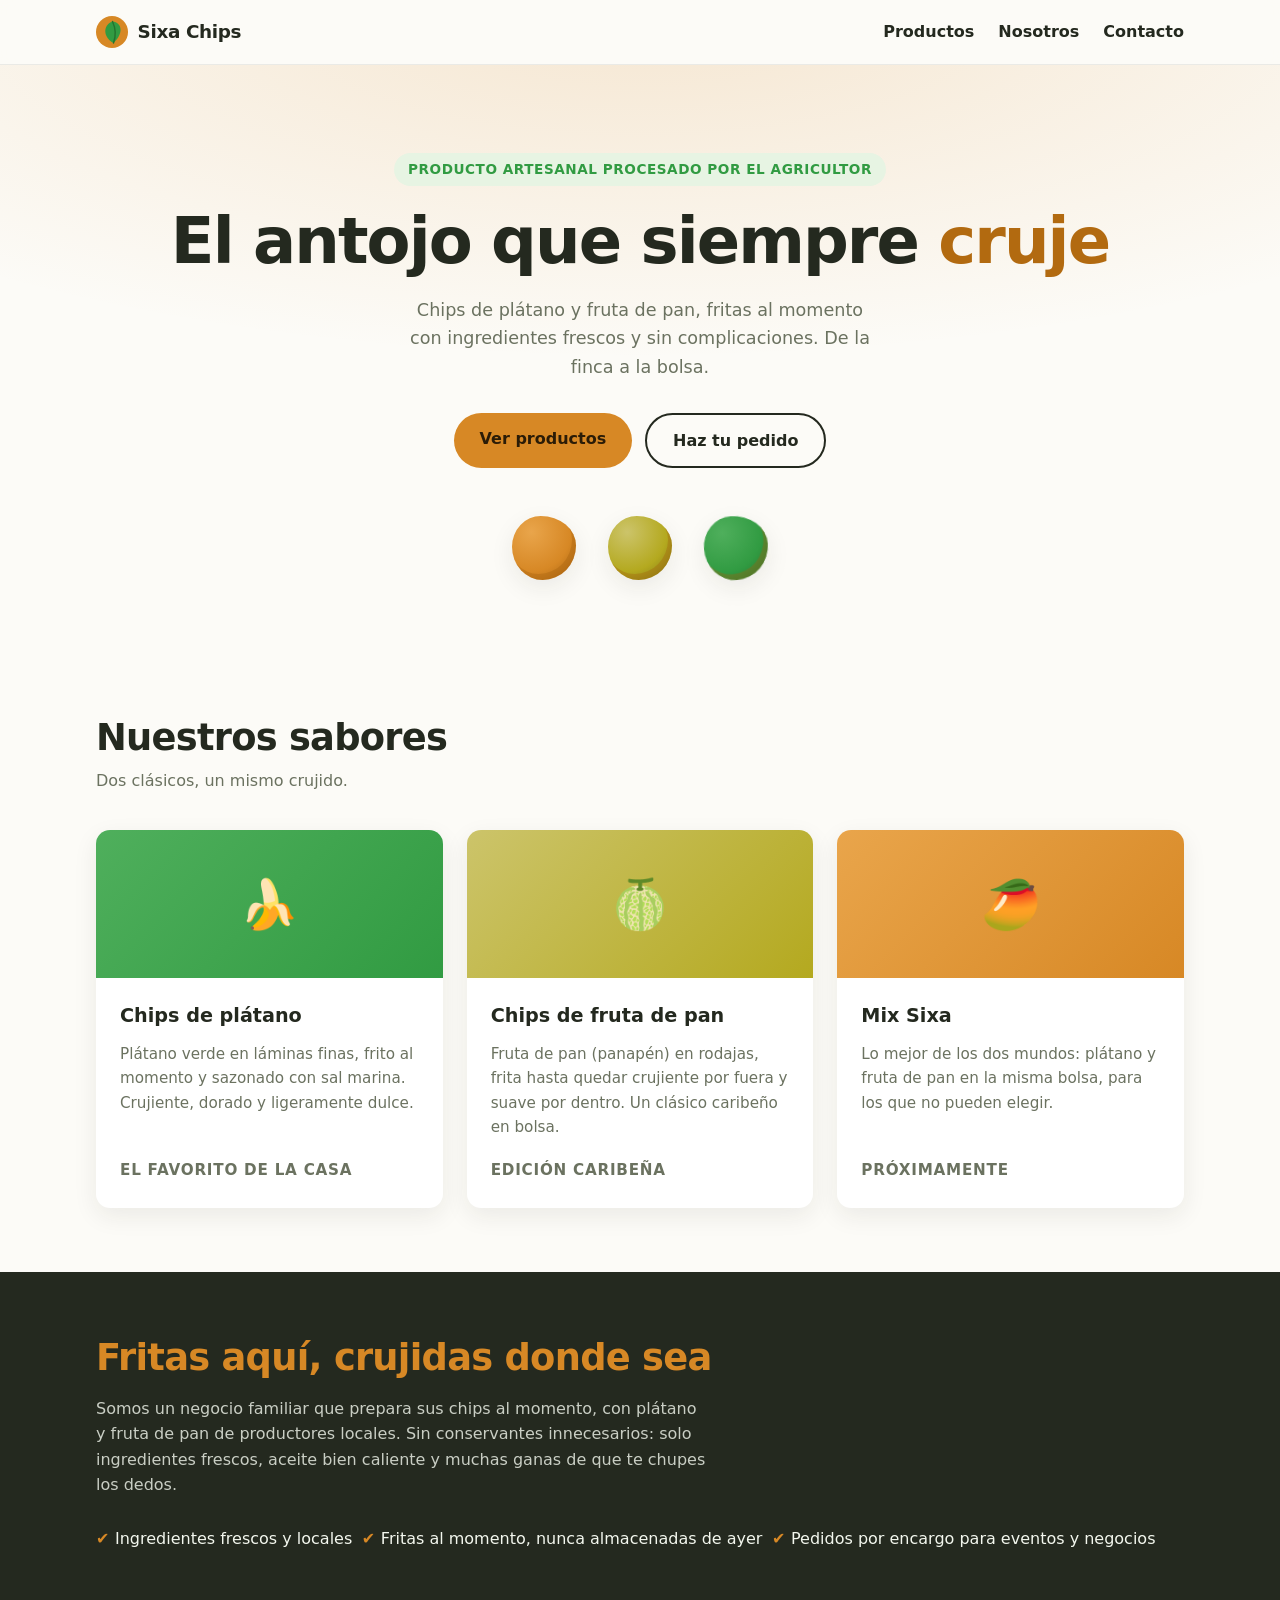
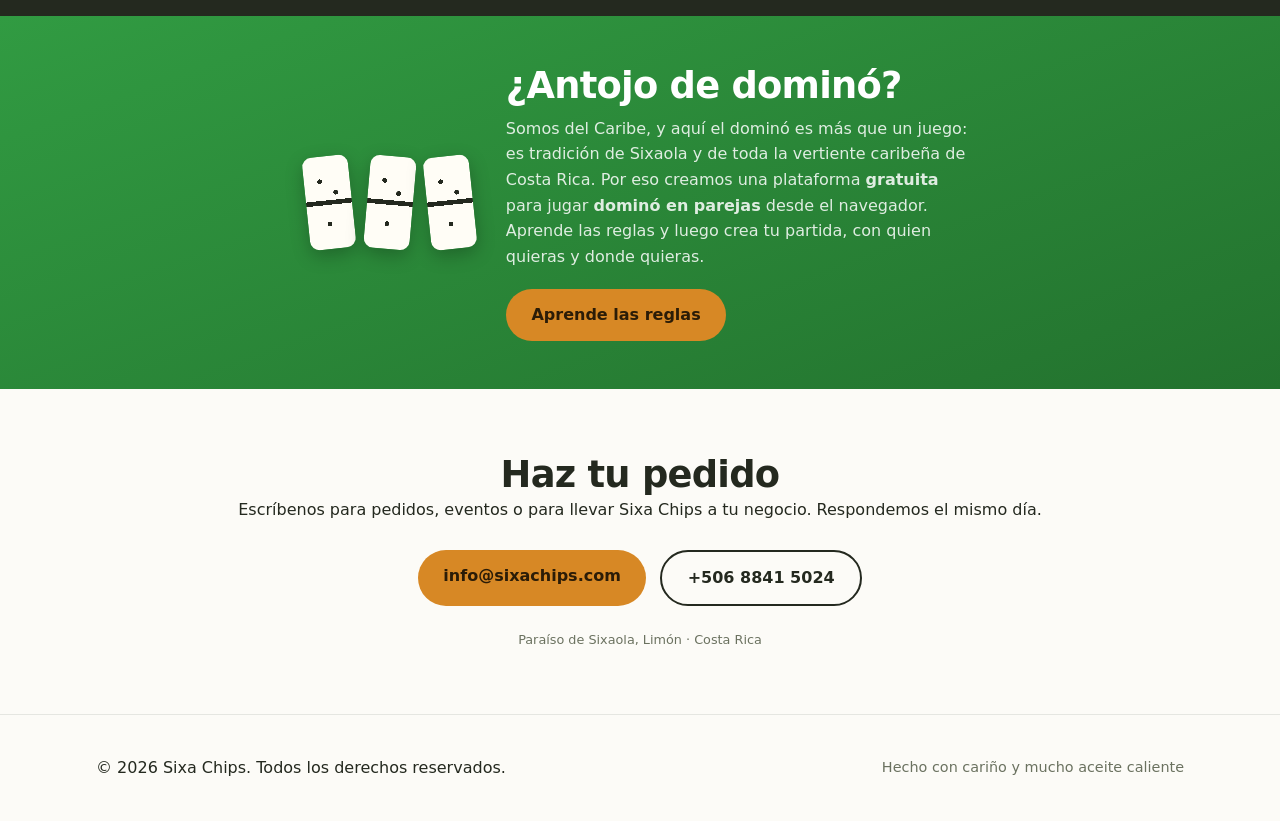
==== commit f8c3d0ed: "feat: add domino rules page and link it from the banner Add domino.html with the partnership domino " ====
--- a/index.html
+++ b/index.html
@@ -83,7 +83,7 @@
     <!-- Hero -->
     <section id="top" class="hero">
       <div class="container hero-inner">
-        <p class="hero-kicker">100% natural · Crujiente al instante</p>
+        <p class="hero-kicker">Producto artesanal procesado por el agricultor</p>
         <h1>El antojo que siempre <em>cruje</em></h1>
         <p class="hero-lead">
           Chips de plátano y fruta de pan, fritas al momento con ingredientes
@@ -178,11 +178,11 @@
             Somos del Caribe, y aquí el dominó es más que un juego: es tradición
             de Sixaola y de toda la vertiente caribeña de Costa Rica. Por eso
             creamos una plataforma <strong>gratuita</strong> para jugar
-            <strong>dominó en parejas</strong> desde el navegador, con quien
-            quieras y donde quieras.
+            <strong>dominó en parejas</strong> desde el navegador. Aprende las
+            reglas y luego crea tu partida, con quien quieras y donde quieras.
           </p>
-          <a class="btn btn-domino" href="https://domino.sixachips.com" rel="noopener">
-            Jugar dominó gratis
+          <a class="btn btn-domino" href="domino.html">
+            Aprende las reglas
           </a>
         </div>
       </div>
@@ -208,7 +208,7 @@
   <footer class="site-footer">
     <div class="container footer-inner">
       <p>© <span id="year">2026</span> Sixa Chips. Todos los derechos reservados.</p>
-      <p class="footer-note">Hecho con cariño y mucho aceite caliente 🍌</p>
+      <p class="footer-note">Hecho con cariño y mucho aceite caliente</p>
     </div>
   </footer>
 </body>
--- a/css/styles.css
+++ b/css/styles.css
@@ -460,7 +460,79 @@
 
 .footer-note { color: var(--color-muted); font-size: 0.9rem; margin-top: 0.5rem; }
 
-/* 12. Breakpoints para grids mayores */
+/* 12. Página de reglas (domino.html) */
+.rules {
+  max-width: 46rem;
+  padding-top: 3.5rem;
+  padding-bottom: 4rem;
+}
+
+.rules-header {
+  margin-bottom: 2.5rem;
+}
+
+.rules-header h1 {
+  font-size: clamp(2rem, 5vw, 2.8rem);
+  letter-spacing: -0.03em;
+  line-height: 1.15;
+}
+
+.rules-lead {
+  margin-top: 1rem;
+  color: var(--color-muted);
+  font-size: 1.1rem;
+}
+
+.rules-section {
+  margin-top: 2.25rem;
+}
+
+.rules-section h2 {
+  font-size: 1.3rem;
+  margin-bottom: 0.85rem;
+  color: var(--color-accent-dark);
+}
+
+.rules-list {
+  display: grid;
+  gap: 0.55rem;
+  padding-left: 1.4rem;
+  list-style: disc;
+}
+
+ol.rules-list { list-style: decimal; }
+
+.rules-list li::marker { color: var(--color-primary); font-weight: 700; }
+
+.rules-list li { padding-left: 0.25rem; }
+
+.rules-cta {
+  margin-top: 3rem;
+  padding: 2.25rem 1.75rem;
+  background: var(--color-accent-light);
+  border-radius: var(--radius);
+  text-align: center;
+}
+
+.rules-cta p {
+  max-width: 40ch;
+  margin: 0.75rem auto 1.5rem;
+  color: var(--color-muted);
+}
+
+/* La página de reglas no usa menú hamburguesa: mostrar el enlace siempre */
+@media (max-width: 44rem) {
+  .site-nav--single {
+    display: block;
+    position: static;
+    background: transparent;
+    border: 0;
+    box-shadow: none;
+  }
+  .site-nav--single ul { padding: 0; }
+}
+
+/* 13. Breakpoints para grids mayores */
 @media (min-width: 50rem) {
   .about-list { grid-template-columns: repeat(3, auto); justify-content: start; }
   .footer-inner {
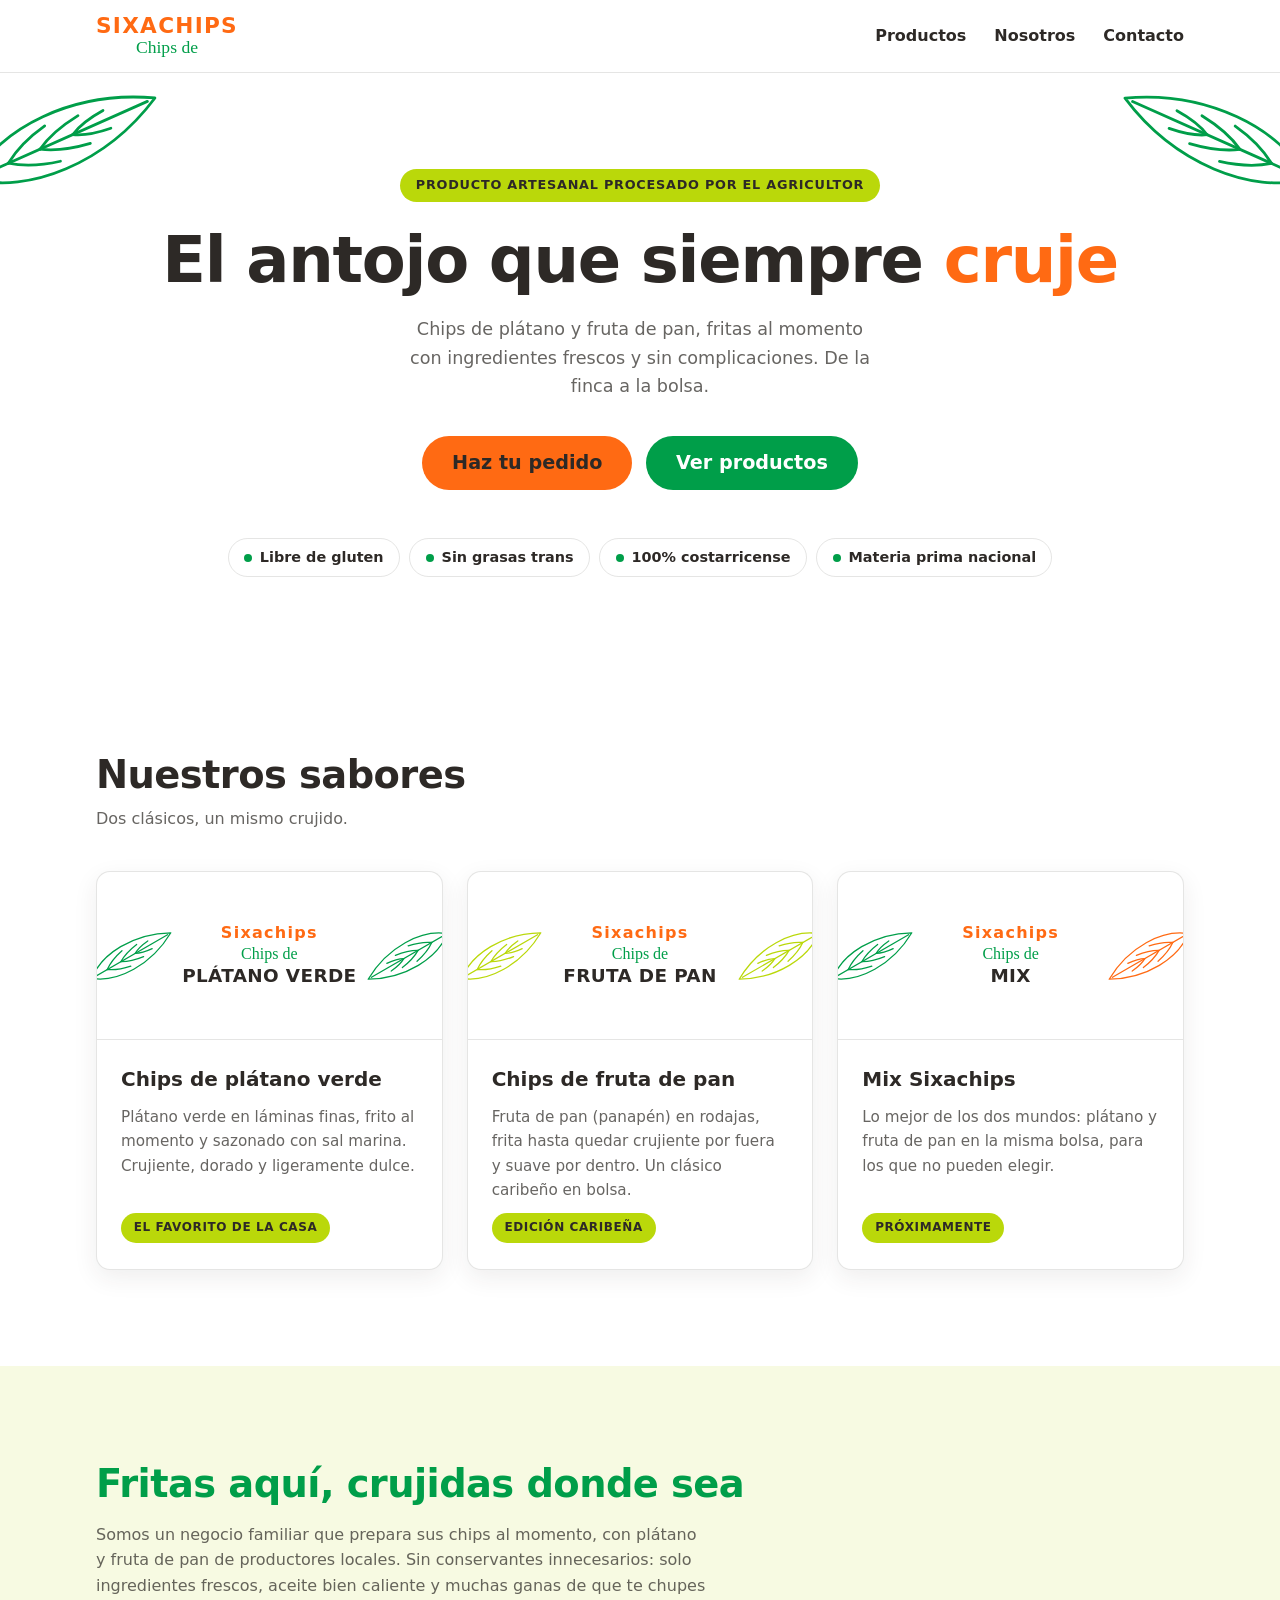
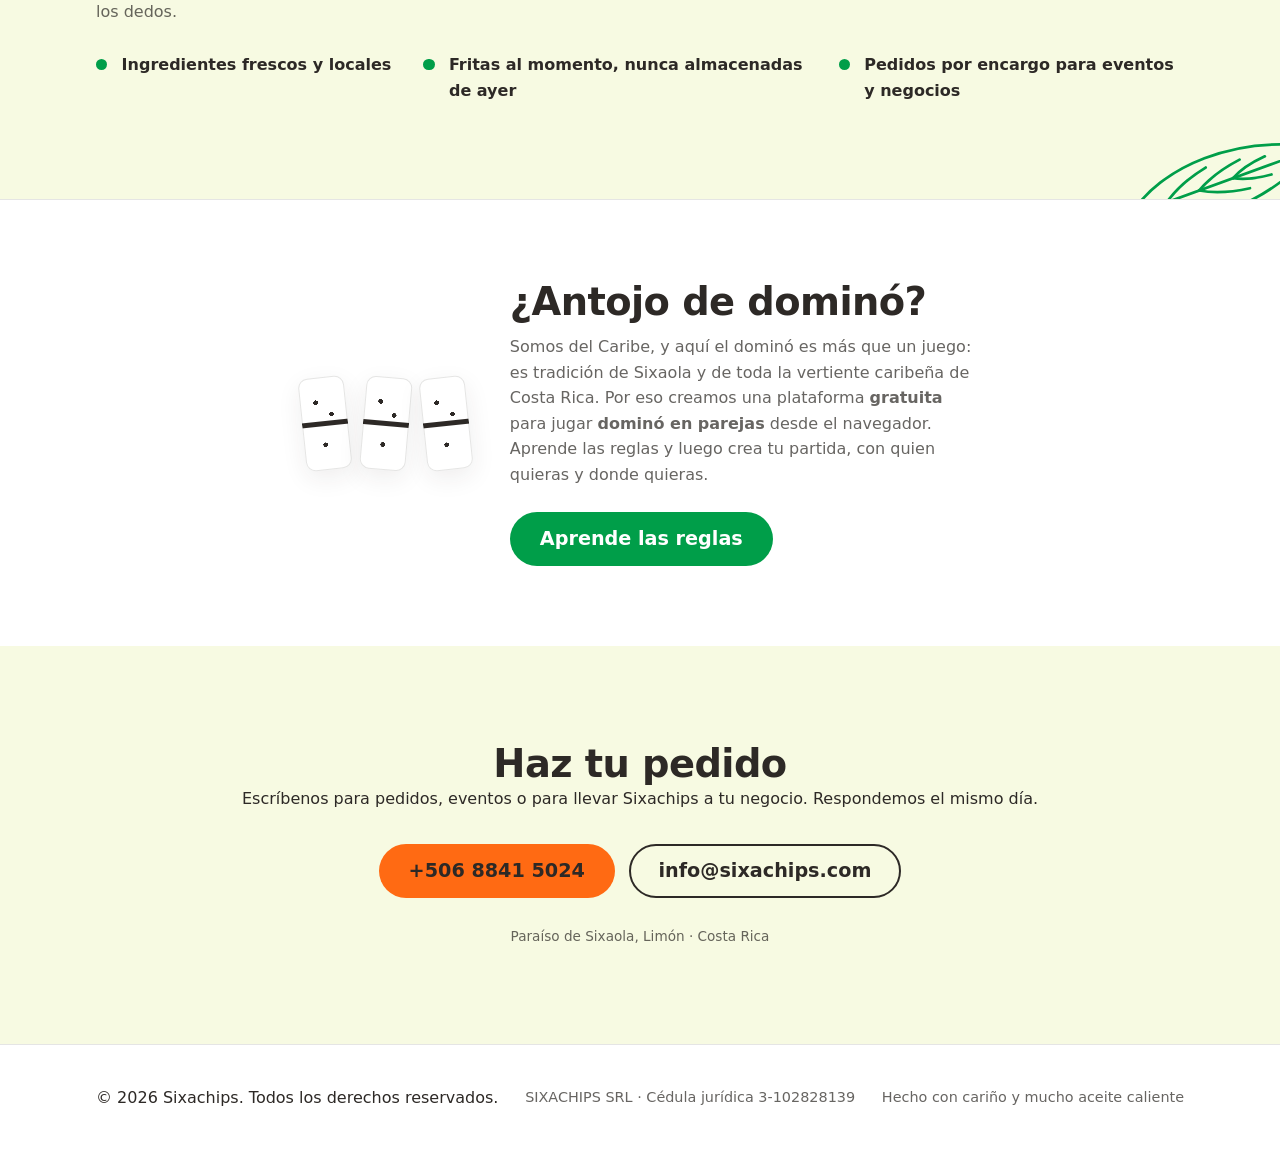
==== commit 5a3937c8: "feat: refactor site to follow the Sixachips brand book - Apply official PANTONE palette (355 C, 382 " ====
--- a/index.html
+++ b/index.html
@@ -3,18 +3,18 @@
 <head>
   <meta charset="UTF-8">
   <meta name="viewport" content="width=device-width, initial-scale=1.0">
-  <title>Sixa Chips — Chips de plátano y fruta de pan</title>
-  <meta name="description" content="Sixa Chips: chips crujientes de plátano y fruta de pan, fritas al momento con ingredientes naturales. Sabor auténtico, directo a tu antojo.">
-  <meta name="author" content="Sixa Chips">
+  <title>Sixachips — Chips de plátano y fruta de pan</title>
+  <meta name="description" content="Sixachips: chips artesanales de plátano y fruta de pan, procesados por el agricultor en Paraíso de Sixaola, Limón. 100% costarricenses, libres de gluten y sin grasas trans.">
+  <meta name="author" content="Sixachips">
   <link rel="canonical" href="https://sixachips.github.io/">
 
   <!-- Open Graph -->
   <meta property="og:type" content="website">
   <meta property="og:url" content="https://sixachips.github.io/">
-  <meta property="og:title" content="Sixa Chips — Chips de plátano y fruta de pan">
-  <meta property="og:description" content="Chips crujientes de plátano y fruta de pan, fritas al momento con ingredientes naturales.">
-  <meta property="og:locale" content="es_ES">
-  <meta property="og:site_name" content="Sixa Chips">
+  <meta property="og:title" content="Sixachips — Chips de plátano y fruta de pan">
+  <meta property="og:description" content="Chips artesanales de plátano y fruta de pan, procesados por el agricultor. Libres de gluten y sin grasas trans.">
+  <meta property="og:locale" content="es_CR">
+  <meta property="og:site_name" content="Sixachips">
 
   <!-- Twitter -->
   <meta name="twitter:card" content="summary">
@@ -22,7 +22,7 @@
   <!-- Favicon e iconos -->
   <link rel="icon" href="assets/favicon.svg" type="image/svg+xml">
   <link rel="manifest" href="site.webmanifest">
-  <meta name="theme-color" content="#d78825">
+  <meta name="theme-color" content="#ffffff">
 
   <!-- Estilos -->
   <link rel="stylesheet" href="css/styles.css">
@@ -32,9 +32,10 @@
   {
     "@context": "https://schema.org",
     "@type": "FoodBusiness",
-    "name": "Sixa Chips",
+    "name": "Sixachips",
+    "legalName": "SIXACHIPS SRL",
     "url": "https://sixachips.github.io/",
-    "description": "Chips de plátano y fruta de pan fritas al momento.",
+    "description": "Chips artesanales de plátano y fruta de pan, procesados por el agricultor.",
     "servesCuisine": "Snacks artesanales",
     "email": "info@sixachips.com",
     "telephone": "+506 8841 5024",
@@ -55,13 +56,9 @@
 
   <header class="site-header">
     <div class="container header-inner">
-      <a class="brand" href="#top" aria-label="Sixa Chips, ir al inicio">
-        <svg class="brand-icon" viewBox="0 0 32 32" width="32" height="32" aria-hidden="true">
-          <circle cx="16" cy="16" r="16" fill="#d78825"/>
-          <path d="M16.5 5.5 C 26 6.5, 28 17, 17.5 27 C 7.5 22, 6 9.5, 16.5 5.5 Z" fill="#319b42"/>
-          <path d="M16.5 5.5 C 20 13, 20 20, 17.5 27" stroke="#23722e" stroke-width="1.4" fill="none" stroke-linecap="round"/>
-        </svg>
-        <span class="brand-name">Sixa&nbsp;Chips</span>
+      <a class="brand" href="#top" aria-label="Sixachips, ir al inicio">
+        <span class="brand-main">Sixachips</span>
+        <span class="brand-script">Chips de</span>
       </a>
 
       <button class="nav-toggle" type="button" aria-expanded="false" aria-controls="site-nav">
@@ -82,6 +79,9 @@
   <main id="main">
     <!-- Hero -->
     <section id="top" class="hero">
+      <span class="leaf leaf--green leaf--hero-tl" aria-hidden="true"></span>
+      <span class="leaf leaf--green leaf--hero-tr" aria-hidden="true"></span>
+
       <div class="container hero-inner">
         <p class="hero-kicker">Producto artesanal procesado por el agricultor</p>
         <h1>El antojo que siempre <em>cruje</em></h1>
@@ -90,14 +90,15 @@
           frescos y sin complicaciones. De la finca a la bolsa.
         </p>
         <div class="hero-actions">
-          <a class="btn btn-primary" href="#productos">Ver productos</a>
-          <a class="btn btn-ghost" href="#contacto">Haz tu pedido</a>
-        </div>
-
-        <ul class="hero-chips" aria-hidden="true">
-          <li><span></span></li>
-          <li><span></span></li>
-          <li><span></span></li>
+          <a class="btn btn-primary" href="#contacto">Haz tu pedido</a>
+          <a class="btn btn-explore" href="#productos">Ver productos</a>
+        </div>
+
+        <ul class="seals">
+          <li>Libre de gluten</li>
+          <li>Sin grasas trans</li>
+          <li>100% costarricense</li>
+          <li>Materia prima nacional</li>
         </ul>
       </div>
     </section>
@@ -110,9 +111,15 @@
 
         <div class="products-grid">
           <article class="card">
-            <div class="card-top card-top--banana" aria-hidden="true"><span>🍌</span></div>
+            <div class="pack" aria-hidden="true">
+              <span class="leaf leaf--green leaf--side-l"></span>
+              <span class="pack-brand">Sixachips</span>
+              <span class="pack-script">Chips de</span>
+              <span class="pack-variety">Plátano verde</span>
+              <span class="leaf leaf--green leaf--side-r"></span>
+            </div>
             <div class="card-body">
-              <h3>Chips de plátano</h3>
+              <h3>Chips de plátano verde</h3>
               <p>
                 Plátano verde en láminas finas, frito al momento y sazonado con
                 sal marina. Crujiente, dorado y ligeramente dulce.
@@ -122,7 +129,13 @@
           </article>
 
           <article class="card">
-            <div class="card-top card-top--panapen" aria-hidden="true"><span>🍈</span></div>
+            <div class="pack" aria-hidden="true">
+              <span class="leaf leaf--lime leaf--side-l"></span>
+              <span class="pack-brand">Sixachips</span>
+              <span class="pack-script">Chips de</span>
+              <span class="pack-variety">Fruta de pan</span>
+              <span class="leaf leaf--lime leaf--side-r"></span>
+            </div>
             <div class="card-body">
               <h3>Chips de fruta de pan</h3>
               <p>
@@ -134,9 +147,15 @@
           </article>
 
           <article class="card">
-            <div class="card-top card-top--mix" aria-hidden="true"><span>🥭</span></div>
+            <div class="pack" aria-hidden="true">
+              <span class="leaf leaf--green leaf--side-l"></span>
+              <span class="pack-brand">Sixachips</span>
+              <span class="pack-script">Chips de</span>
+              <span class="pack-variety">Mix</span>
+              <span class="leaf leaf--orange leaf--side-r"></span>
+            </div>
             <div class="card-body">
-              <h3>Mix Sixa</h3>
+              <h3>Mix Sixachips</h3>
               <p>
                 Lo mejor de los dos mundos: plátano y fruta de pan en la misma
                 bolsa, para los que no pueden elegir.
@@ -150,6 +169,7 @@
 
     <!-- Nosotros -->
     <section id="nosotros" class="section-about">
+      <span class="leaf leaf--green leaf--about" aria-hidden="true"></span>
       <div class="container about-inner">
         <h2>Fritas aquí, crujidas donde sea</h2>
         <p>
@@ -159,9 +179,9 @@
           muchas ganas de que te chupes los dedos.
         </p>
         <ul class="about-list">
-          <li> Ingredientes frescos y locales</li>
-          <li> Fritas al momento, nunca almacenadas de ayer</li>
-          <li> Pedidos por encargo para eventos y negocios</li>
+          <li>Ingredientes frescos y locales</li>
+          <li>Fritas al momento, nunca almacenadas de ayer</li>
+          <li>Pedidos por encargo para eventos y negocios</li>
         </ul>
       </div>
     </section>
@@ -181,7 +201,7 @@
             <strong>dominó en parejas</strong> desde el navegador. Aprende las
             reglas y luego crea tu partida, con quien quieras y donde quieras.
           </p>
-          <a class="btn btn-domino" href="domino.html">
+          <a class="btn btn-explore" href="domino.html">
             Aprende las reglas
           </a>
         </div>
@@ -193,12 +213,12 @@
       <div class="container contact-inner">
         <h2>Haz tu pedido</h2>
         <p>
-          Escríbenos para pedidos, eventos o para llevar Sixa Chips a tu
+          Escríbenos para pedidos, eventos o para llevar Sixachips a tu
           negocio. Respondemos el mismo día.
         </p>
         <div class="contact-actions">
-          <a class="btn btn-primary" href="mailto:info@sixachips.com">info@sixachips.com</a>
-          <a class="btn btn-ghost" href="tel:+50688415024">+506 8841 5024</a>
+          <a class="btn btn-primary" href="tel:+50688415024">+506 8841 5024</a>
+          <a class="btn btn-outline" href="mailto:info@sixachips.com">info@sixachips.com</a>
         </div>
         <p class="contact-note">Paraíso de Sixaola, Limón · Costa Rica</p>
       </div>
@@ -207,7 +227,8 @@
 
   <footer class="site-footer">
     <div class="container footer-inner">
-      <p>© <span id="year">2026</span> Sixa Chips. Todos los derechos reservados.</p>
+      <p>© <span id="year">2026</span> Sixachips. Todos los derechos reservados.</p>
+      <p class="footer-legal">SIXACHIPS SRL · Cédula jurídica 3-102828139</p>
       <p class="footer-note">Hecho con cariño y mucho aceite caliente</p>
     </div>
   </footer>
--- a/css/styles.css
+++ b/css/styles.css
@@ -1,24 +1,29 @@
 /* ==========================================================================
-   Sixa Chips — hoja de estilos principal
+   Sixachips — hoja de estilos principal
    Mobile-first, custom properties, sin frameworks.
+   Tokens según el Brand Book (paleta PANTONE, HEX) y el motivo de la hoja.
    ========================================================================== */
 
 /* 1. Custom properties (tema y tokens de diseño) */
 :root {
-  /* Paleta de marca SixaChips (derivada del empaque real) */
-  --color-bg: #fcfbf7;
-  --color-surface: #ffffff;
-  --color-text: #24291f;
-  --color-muted: #6b7260;
-  --color-primary: #d78825;        /* naranja oficial SixaChips */
-  --color-primary-dark: #b26a10;
-  --color-accent: #319b42;         /* verde oficial SixaChips */
-  --color-accent-dark: #23722e;
-  --color-accent-light: #e7f4e3;
-  --color-olive: #b4a91f;          /* empaque fruta de pan */
+  /* Paleta oficial (Brand Book, sección 4) */
+  --color-green: #009e49;          /* PANTONE 355 C · Verde Hoja */
+  --color-lime: #bad80a;           /* PANTONE 382 C · Verde Limón */
+  --color-orange: #ff6a13;         /* PANTONE 1585 C · Naranja Cálido */
+  --color-black: #2d2926;          /* PANTONE Black C · Negro Neutro */
+  --color-white: #ffffff;          /* PANTONE Bright White · Blanco Base */
+
+  /* Tokens derivados */
+  --color-bg: var(--color-white);
+  --color-surface: var(--color-white);
+  --color-text: var(--color-black);
+  --color-muted: rgb(45 41 38 / 0.72);
+  --color-line: rgb(45 41 38 / 0.12);
+  --color-tint: #f7fae2;           /* Verde Limón al 12 % sobre blanco */
   --radius: 14px;
-  --shadow: 0 8px 24px rgb(36 41 31 / 0.08);
-  --font-body: system-ui, -apple-system, "Segoe UI", Roboto, sans-serif;
+  --shadow: 0 8px 24px rgb(45 41 38 / 0.08);
+  --font-body: "Century Gothic", "Avenir Next", Futura, "Trebuchet MS", system-ui, sans-serif;
+  --font-script: "Brush Script MT", "Segoe Script", "Lucida Handwriting", cursive;
   --wrap: 68rem;
 }
 
@@ -78,21 +83,39 @@
   left: 0.75rem;
   z-index: 100;
   padding: 0.5rem 1rem;
-  background: var(--color-text);
+  background: var(--color-black);
   color: #fff;
   border-radius: 0 0 var(--radius) var(--radius);
   text-decoration: none;
 }
 .skip-link:focus { top: 0; }
+
+/* 3b. Motivo gráfico: la hoja de plátano (Brand Book, sección 3).
+   Se dibuja con una máscara sobre assets/hoja-platano.svg para poder
+   pintarla en cada color de variedad. */
+.leaf {
+  --leaf: var(--color-green);
+  position: absolute;
+  display: block;
+  width: clamp(7rem, 18vw, 13rem);
+  aspect-ratio: 300 / 120;
+  background-color: var(--leaf);
+  -webkit-mask: url("../assets/hoja-platano.svg") center / contain no-repeat;
+  mask: url("../assets/hoja-platano.svg") center / contain no-repeat;
+  pointer-events: none;
+}
+.leaf--green { --leaf: var(--color-green); }
+.leaf--lime { --leaf: var(--color-lime); }
+.leaf--orange { --leaf: var(--color-orange); }
 
 /* 4. Header */
 .site-header {
   position: sticky;
   top: 0;
   z-index: 10;
-  background: rgb(252 251 247 / 0.9);
+  background: rgb(255 255 255 / 0.94);
   backdrop-filter: blur(8px);
-  border-bottom: 1px solid rgb(36 41 31 / 0.08);
+  border-bottom: 1px solid var(--color-line);
 }
 
 .header-inner {
@@ -100,34 +123,49 @@
   align-items: center;
   justify-content: space-between;
   gap: 1rem;
-  min-height: 4rem;
-}
-
+  min-height: 4.5rem;
+}
+
+/* Logotipo: SIXACHIPS en naranja con "Chips de" en script centrado debajo */
 .brand {
-  display: flex;
+  display: inline-flex;
+  flex-direction: column;
   align-items: center;
-  gap: 0.6rem;
-  font-weight: 800;
-  font-size: 1.15rem;
+  line-height: 1;
+  text-align: center;
   text-decoration: none;
-  letter-spacing: -0.02em;
+}
+
+.brand-main {
+  font-weight: 900;
+  font-size: 1.35rem;
+  letter-spacing: 0.06em;
+  text-transform: uppercase;
+  color: var(--color-orange);
+}
+
+.brand-script {
+  margin-top: 0.15rem;
+  font-family: var(--font-script);
+  font-size: 1.1rem;
+  color: var(--color-green);
 }
 
 /* Navegación (menu hamburguesa en móvil) */
 .site-nav ul {
   display: flex;
-  gap: 1.5rem;
+  gap: 1.75rem;
 }
 
 .site-nav a {
   text-decoration: none;
-  font-weight: 600;
+  font-weight: 700;
   padding: 0.5rem 0;
-  border-bottom: 2px solid transparent;
+  border-bottom: 3px solid transparent;
 }
 .site-nav a:hover,
 .site-nav a:focus-visible {
-  border-bottom-color: var(--color-primary);
+  border-bottom-color: var(--color-orange);
 }
 
 .nav-toggle {
@@ -136,7 +174,7 @@
   width: 2.75rem;
   height: 2.75rem;
   padding: 0;
-  border: 1px solid rgb(36 41 31 / 0.15);
+  border: 1px solid var(--color-line);
   border-radius: var(--radius);
   background: var(--color-surface);
   cursor: pointer;
@@ -173,7 +211,7 @@
     right: 0;
     display: none;
     background: var(--color-surface);
-    border-bottom: 1px solid rgb(36 41 31 / 0.1);
+    border-bottom: 1px solid var(--color-line);
     box-shadow: var(--shadow);
   }
   .site-nav.is-open { display: block; }
@@ -190,43 +228,47 @@
   .nav-toggle { display: none; }
 }
 
-/* 5. Hero */
+/* 5. Hero: fondo blanco, márgenes amplios y hoja en las esquinas superiores */
 .hero {
-  padding: 5.5rem 0 4.5rem;
+  position: relative;
+  overflow: hidden;
+  padding: 6rem 0 5rem;
   text-align: center;
-  background:
-    radial-gradient(ellipse 80% 60% at 50% -10%, rgb(215 136 37 / 0.18), transparent);
-}
+}
+
+.leaf--hero-tl { top: 1.5rem; left: -2.5rem; transform: rotate(-24deg); }
+.leaf--hero-tr { top: 1.5rem; right: -2.5rem; transform: rotate(204deg); }
 
 .hero-kicker {
   display: inline-block;
-  padding: 0.35rem 0.9rem;
+  padding: 0.4rem 1rem;
   border-radius: 999px;
-  background: var(--color-accent-light);
-  color: var(--color-accent);
-  font-weight: 700;
-  font-size: 0.85rem;
-  letter-spacing: 0.04em;
+  background: var(--color-lime);
+  color: var(--color-black);
+  font-weight: 800;
+  font-size: 0.8rem;
+  letter-spacing: 0.06em;
   text-transform: uppercase;
-  margin-bottom: 1.25rem;
+  margin-bottom: 1.5rem;
 }
 
 .hero h1 {
   font-size: clamp(2.4rem, 6vw, 4rem);
-  line-height: 1.1;
-  letter-spacing: -0.03em;
+  font-weight: 900;
+  line-height: 1.08;
+  letter-spacing: -0.02em;
   max-width: 22ch;
   margin-inline: auto;
 }
 
 .hero h1 em {
   font-style: normal;
-  color: var(--color-primary-dark);
+  color: var(--color-orange);
 }
 
 .hero-lead {
   max-width: 42ch;
-  margin: 1.25rem auto 2rem;
+  margin: 1.25rem auto 2.25rem;
   color: var(--color-muted);
   font-size: 1.1rem;
 }
@@ -238,75 +280,97 @@
   justify-content: center;
 }
 
-/* Chips decorativas flotando */
-.hero-chips {
-  display: flex;
+.seals {
+  display: flex;
+  flex-wrap: wrap;
+  gap: 0.6rem;
   justify-content: center;
-  gap: 2rem;
   margin-top: 3rem;
 }
-.hero-chips li span {
-  display: block;
-  width: clamp(2.5rem, 6vw, 4rem);
-  aspect-ratio: 1;
-  border-radius: 45% 55% 52% 48% / 48% 46% 54% 52%;
-  background: radial-gradient(circle at 30% 25%, #e9a54b, #d78825 60%, #a35f0e);
-  box-shadow: var(--shadow), inset -4px -6px 0 rgb(163 95 14 / 0.35);
-  animation: bob 4s ease-in-out infinite;
-}
-.hero-chips li:nth-child(2) span { animation-delay: 0.6s; background: radial-gradient(circle at 30% 25%, #ccc46a, #b4a91f 60%, #7a7113); }
-.hero-chips li:nth-child(3) span { animation-delay: 1.2s; background: radial-gradient(circle at 30% 25%, #4faf5c, #319b42 60%, #23722e); animation-name: bob; animation-fill-mode: both; }
-
-@keyframes bob {
-  0%, 100% { transform: translateY(0) rotate(-4deg); }
-  50%      { transform: translateY(-10px) rotate(5deg); }
-}
-
-/* 6. Botones */
+.seals li {
+  display: inline-flex;
+  align-items: center;
+  gap: 0.5rem;
+  padding: 0.45rem 0.95rem;
+  border: 1px solid var(--color-line);
+  border-radius: 999px;
+  font-size: 0.9rem;
+  font-weight: 700;
+}
+.seals li::before {
+  content: "";
+  width: 0.5rem;
+  height: 0.5rem;
+  border-radius: 50%;
+  background: var(--color-green);
+}
+
+/* 6. Botones: naranja para compras, verde para exploración (Brand Book, sección 7) */
 .btn {
-  display: inline-block;
-  padding: 0.8rem 1.6rem;
+  display: inline-flex;
+  align-items: center;
+  justify-content: center;
+  min-height: 3.25rem;
+  padding: 0.85rem 1.75rem;
+  border: 2px solid transparent;
   border-radius: 999px;
-  font-weight: 700;
+  font-weight: 800;
+  font-size: 1.2rem;
+  line-height: 1.2;
   text-decoration: none;
-  transition: transform 0.15s, box-shadow 0.15s;
+  transition: transform 0.15s, box-shadow 0.15s, background-color 0.15s, color 0.15s;
 }
 .btn:hover,
 .btn:focus-visible {
   transform: translateY(-2px);
   box-shadow: var(--shadow);
 }
+.btn:focus-visible {
+  outline: 3px solid var(--color-black);
+  outline-offset: 3px;
+}
+
+/* Compra: Naranja Cálido con texto Negro Neutro (contraste ≈ 6.5:1) */
 .btn-primary {
-  background: var(--color-primary);
-  color: #2b1c07;
-}
-.btn-ghost {
-  border: 2px solid var(--color-text);
-  color: var(--color-text);
+  background: var(--color-orange);
+  color: var(--color-black);
+}
+
+/* Exploración: Verde Hoja con texto blanco en tamaño grande (≥ 3:1) */
+.btn-explore {
+  background: var(--color-green);
+  color: var(--color-white);
+}
+
+/* Secundario neutro */
+.btn-outline {
+  border-color: var(--color-black);
+  color: var(--color-black);
   background: transparent;
 }
-.btn-ghost:hover,
-.btn-ghost:focus-visible {
-  background: var(--color-text);
-  color: #fff;
+.btn-outline:hover,
+.btn-outline:focus-visible {
+  background: var(--color-black);
+  color: var(--color-white);
 }
 
 /* 7. Secciones genéricas */
-section { padding: 4rem 0; }
+section { padding: clamp(3.5rem, 8vw, 6rem) 0; }
 
 .section-lead {
   color: var(--color-muted);
   margin-top: 0.5rem;
-  margin-bottom: 2.25rem;
+  margin-bottom: 2.5rem;
 }
 
 h2 {
-  font-size: clamp(1.7rem, 4vw, 2.3rem);
-  letter-spacing: -0.02em;
-  line-height: 1.2;
-}
-
-/* 8. Products */
+  font-size: clamp(1.7rem, 4vw, 2.4rem);
+  font-weight: 900;
+  letter-spacing: -0.015em;
+  line-height: 1.15;
+}
+
+/* 8. Products: tarjetas tipo empaque (franja blanca central flanqueada por hojas) */
 #productos h2 { margin-top: 0; }
 
 .products-grid {
@@ -319,6 +383,7 @@
   display: flex;
   flex-direction: column;
   background: var(--color-surface);
+  border: 1px solid var(--color-line);
   border-radius: var(--radius);
   box-shadow: var(--shadow);
   overflow: hidden;
@@ -326,15 +391,49 @@
 }
 .card:hover { transform: translateY(-4px); }
 
-.card-top {
+.pack {
+  position: relative;
   display: grid;
-  place-items: center;
-  padding: 2.25rem 0;
-  font-size: 3rem;
-}
-.card-top--banana { background: linear-gradient(135deg, #4faf5c, #319b42); }
-.card-top--panapen { background: linear-gradient(135deg, #ccc46a, #b4a91f); }
-.card-top--mix { background: linear-gradient(135deg, #e9a54b, #d78825); }
+  justify-items: center;
+  align-content: center;
+  gap: 0.2rem;
+  min-height: 10.5rem;
+  padding: 2rem 4rem;
+  overflow: hidden;
+  text-align: center;
+  border-bottom: 1px solid var(--color-line);
+}
+
+.pack-brand {
+  font-weight: 900;
+  font-size: 1rem;
+  letter-spacing: 0.08em;
+  line-height: 1;
+  color: var(--color-orange);
+}
+
+.pack-script {
+  font-family: var(--font-script);
+  font-size: 1rem;
+  line-height: 1.2;
+  color: var(--color-green);
+}
+
+.pack-variety {
+  font-weight: 900;
+  font-size: 1.15rem;
+  line-height: 1.1;
+  letter-spacing: 0.02em;
+  text-transform: uppercase;
+  color: var(--color-black);
+}
+
+.pack .leaf {
+  width: 6rem;
+  top: 50%;
+}
+.pack .leaf--side-l { left: -0.9rem; transform: translateY(-50%) rotate(-30deg); }
+.pack .leaf--side-r { right: -0.9rem; transform: translateY(-50%) rotate(150deg); }
 
 .card-body {
   display: flex;
@@ -344,32 +443,35 @@
   flex: 1;
 }
 
-.card h3 { font-size: 1.2rem; }
+.card h3 { font-size: 1.25rem; font-weight: 800; }
 
 .card p { color: var(--color-muted); font-size: 0.95rem; }
 
-.card-tag {
+.card .card-tag {
+  align-self: flex-start;
   margin-top: auto;
-  padding-top: 0.5rem;
-  font-weight: 700;
-  font-size: 0.8rem;
-  color: var(--color-accent);
+  padding: 0.35rem 0.8rem;
+  border-radius: 999px;
+  background: var(--color-lime);
+  color: var(--color-black);
+  font-weight: 800;
+  font-size: 0.75rem;
+  letter-spacing: 0.05em;
   text-transform: uppercase;
-  letter-spacing: 0.05em;
-}
-
-/* 8b. Banner de domino */
+}
+
+/* 8b. Banner de dominó (plataforma gratuita) */
 .domino-banner {
-  background: linear-gradient(160deg, var(--color-accent), var(--color-accent-dark));
-  color: #fff;
-  padding: 3rem 0;
+  background: var(--color-white);
+  border-top: 1px solid var(--color-line);
+  padding: clamp(3.5rem, 8vw, 5rem) 0;
 }
 
 .domino-inner {
   display: flex;
   flex-wrap: wrap;
   align-items: center;
-  gap: 2rem;
+  gap: 2.5rem;
   justify-content: center;
 }
 
@@ -382,13 +484,14 @@
   display: inline-block;
   width: clamp(2.2rem, 5vw, 2.9rem);
   aspect-ratio: 5 / 10;
+  border: 1px solid var(--color-line);
   border-radius: 0.6rem;
   background:
-    radial-gradient(circle, #24291f 21%, transparent 22%) 25% 22% / 34% 17% no-repeat border-box,
-    radial-gradient(circle, #24291f 21%, transparent 22%) 75% 38% / 34% 17% no-repeat,
-    radial-gradient(circle, #24291f 21%, transparent 22%) 45% 78% / 34% 17% no-repeat,
-    linear-gradient(to bottom, #fffdf6 0 47.5%, #24291f 47.5% 52.5%, #fffdf6 52.5% 100%);
-  box-shadow: 0 6px 18px rgb(0 0 0 / 0.25);
+    radial-gradient(circle, var(--color-black) 21%, transparent 22%) 25% 22% / 34% 17% no-repeat border-box,
+    radial-gradient(circle, var(--color-black) 21%, transparent 22%) 75% 38% / 34% 17% no-repeat,
+    radial-gradient(circle, var(--color-black) 21%, transparent 22%) 45% 78% / 34% 17% no-repeat,
+    linear-gradient(to bottom, var(--color-white) 0 47.5%, var(--color-black) 47.5% 52.5%, var(--color-white) 52.5% 100%);
+  box-shadow: var(--shadow);
   transform: rotate(-6deg);
 }
 .tile--b { transform: rotate(5deg); }
@@ -398,83 +501,104 @@
 }
 
 .domino-text h2 {
-  color: #fff;
-  margin-bottom: 0.5rem;
+  margin-bottom: 0.6rem;
 }
 
 .domino-text p {
-  color: rgb(255 255 255 / 0.85);
-  margin-bottom: 1.25rem;
-}
-
-.btn-domino {
-  background: var(--color-primary);
-  color: #2b1c07;
-}
-
-/* 9. Nosotros */
+  color: var(--color-muted);
+  margin-bottom: 1.5rem;
+}
+
+/* 9. Nosotros: fondo tinte verde limón y hoja en la esquina */
 .section-about {
-  background: var(--color-text);
-  color: #f3f7ee;
-}
-
-.section-about h2 { color: var(--color-primary); }
+  position: relative;
+  overflow: hidden;
+  background: var(--color-tint);
+}
+
+.leaf--about { bottom: -1.5rem; right: -3rem; transform: rotate(-20deg); }
+
+.section-about h2 { color: var(--color-green); }
 
 .section-about p {
+  position: relative;
   max-width: 60ch;
   margin-top: 1rem;
-  color: rgb(243 247 238 / 0.8);
+  color: var(--color-muted);
 }
 
 .about-list {
   display: grid;
-  gap: 0.6rem;
+  gap: 0.7rem;
   margin-top: 1.75rem;
 }
 
-.about-list li::before { content: "✔ "; color: var(--color-primary); font-weight: 700; }
+.about-list li {
+  position: relative;
+  padding-left: 1.6rem;
+  font-weight: 700;
+}
+.about-list li::before {
+  content: "";
+  position: absolute;
+  left: 0;
+  top: 0.45rem;
+  width: 0.7rem;
+  height: 0.7rem;
+  border-radius: 50%;
+  background: var(--color-green);
+}
 
 /* 10. Contacto */
-.section-contact { text-align: center; }
+.section-contact {
+  background: var(--color-tint);
+  text-align: center;
+}
 
 .contact-actions {
   display: flex;
   flex-wrap: wrap;
   gap: 0.85rem;
   justify-content: center;
+  margin-top: 2rem;
+}
+
+.contact-note {
   margin-top: 1.75rem;
-}
-
-.contact-note {
-  margin-top: 1.5rem;
-  font-size: 0.8rem;
+  font-size: 0.85rem;
   color: var(--color-muted);
 }
 
 /* 11. Footer */
 .site-footer {
   padding: 2.5rem 0;
-  border-top: 1px solid rgb(36 41 31 / 0.1);
+  border-top: 1px solid var(--color-line);
   text-align: center;
 }
 
-.footer-note { color: var(--color-muted); font-size: 0.9rem; margin-top: 0.5rem; }
+.footer-legal,
+.footer-note { color: var(--color-muted); font-size: 0.9rem; margin-top: 0.4rem; }
 
 /* 12. Página de reglas (domino.html) */
 .rules {
+  position: relative;
   max-width: 46rem;
-  padding-top: 3.5rem;
-  padding-bottom: 4rem;
+  padding-top: 4rem;
+  padding-bottom: 4.5rem;
 }
 
 .rules-header {
+  position: relative;
   margin-bottom: 2.5rem;
 }
 
+.rules-header .leaf--rules { top: -3rem; right: -4rem; transform: rotate(18deg); width: clamp(6rem, 16vw, 9rem); }
+
 .rules-header h1 {
-  font-size: clamp(2rem, 5vw, 2.8rem);
-  letter-spacing: -0.03em;
-  line-height: 1.15;
+  font-size: clamp(2rem, 5vw, 2.9rem);
+  font-weight: 900;
+  letter-spacing: -0.02em;
+  line-height: 1.12;
 }
 
 .rules-lead {
@@ -484,13 +608,14 @@
 }
 
 .rules-section {
-  margin-top: 2.25rem;
+  margin-top: 2.5rem;
+  padding: 0;
 }
 
 .rules-section h2 {
-  font-size: 1.3rem;
+  font-size: 1.35rem;
   margin-bottom: 0.85rem;
-  color: var(--color-accent-dark);
+  color: var(--color-green);
 }
 
 .rules-list {
@@ -502,21 +627,21 @@
 
 ol.rules-list { list-style: decimal; }
 
-.rules-list li::marker { color: var(--color-primary); font-weight: 700; }
+.rules-list li::marker { color: var(--color-orange); font-weight: 800; }
 
 .rules-list li { padding-left: 0.25rem; }
 
 .rules-cta {
-  margin-top: 3rem;
-  padding: 2.25rem 1.75rem;
-  background: var(--color-accent-light);
+  margin-top: 3.5rem;
+  padding: 2.5rem 1.75rem;
+  background: var(--color-tint);
   border-radius: var(--radius);
   text-align: center;
 }
 
 .rules-cta p {
   max-width: 40ch;
-  margin: 0.75rem auto 1.5rem;
+  margin: 0.75rem auto 1.75rem;
   color: var(--color-muted);
 }
 
@@ -532,13 +657,15 @@
   .site-nav--single ul { padding: 0; }
 }
 
-/* 13. Breakpoints para grids mayores */
+/* 13. Breakpoints para layouts mayores */
 @media (min-width: 50rem) {
-  .about-list { grid-template-columns: repeat(3, auto); justify-content: start; }
+  .about-list { grid-template-columns: repeat(3, auto); justify-content: start; gap: 0.7rem 2rem; }
   .footer-inner {
     display: flex;
     justify-content: space-between;
     align-items: center;
+    gap: 1rem;
   }
+  .footer-legal,
   .footer-note { margin-top: 0; }
 }
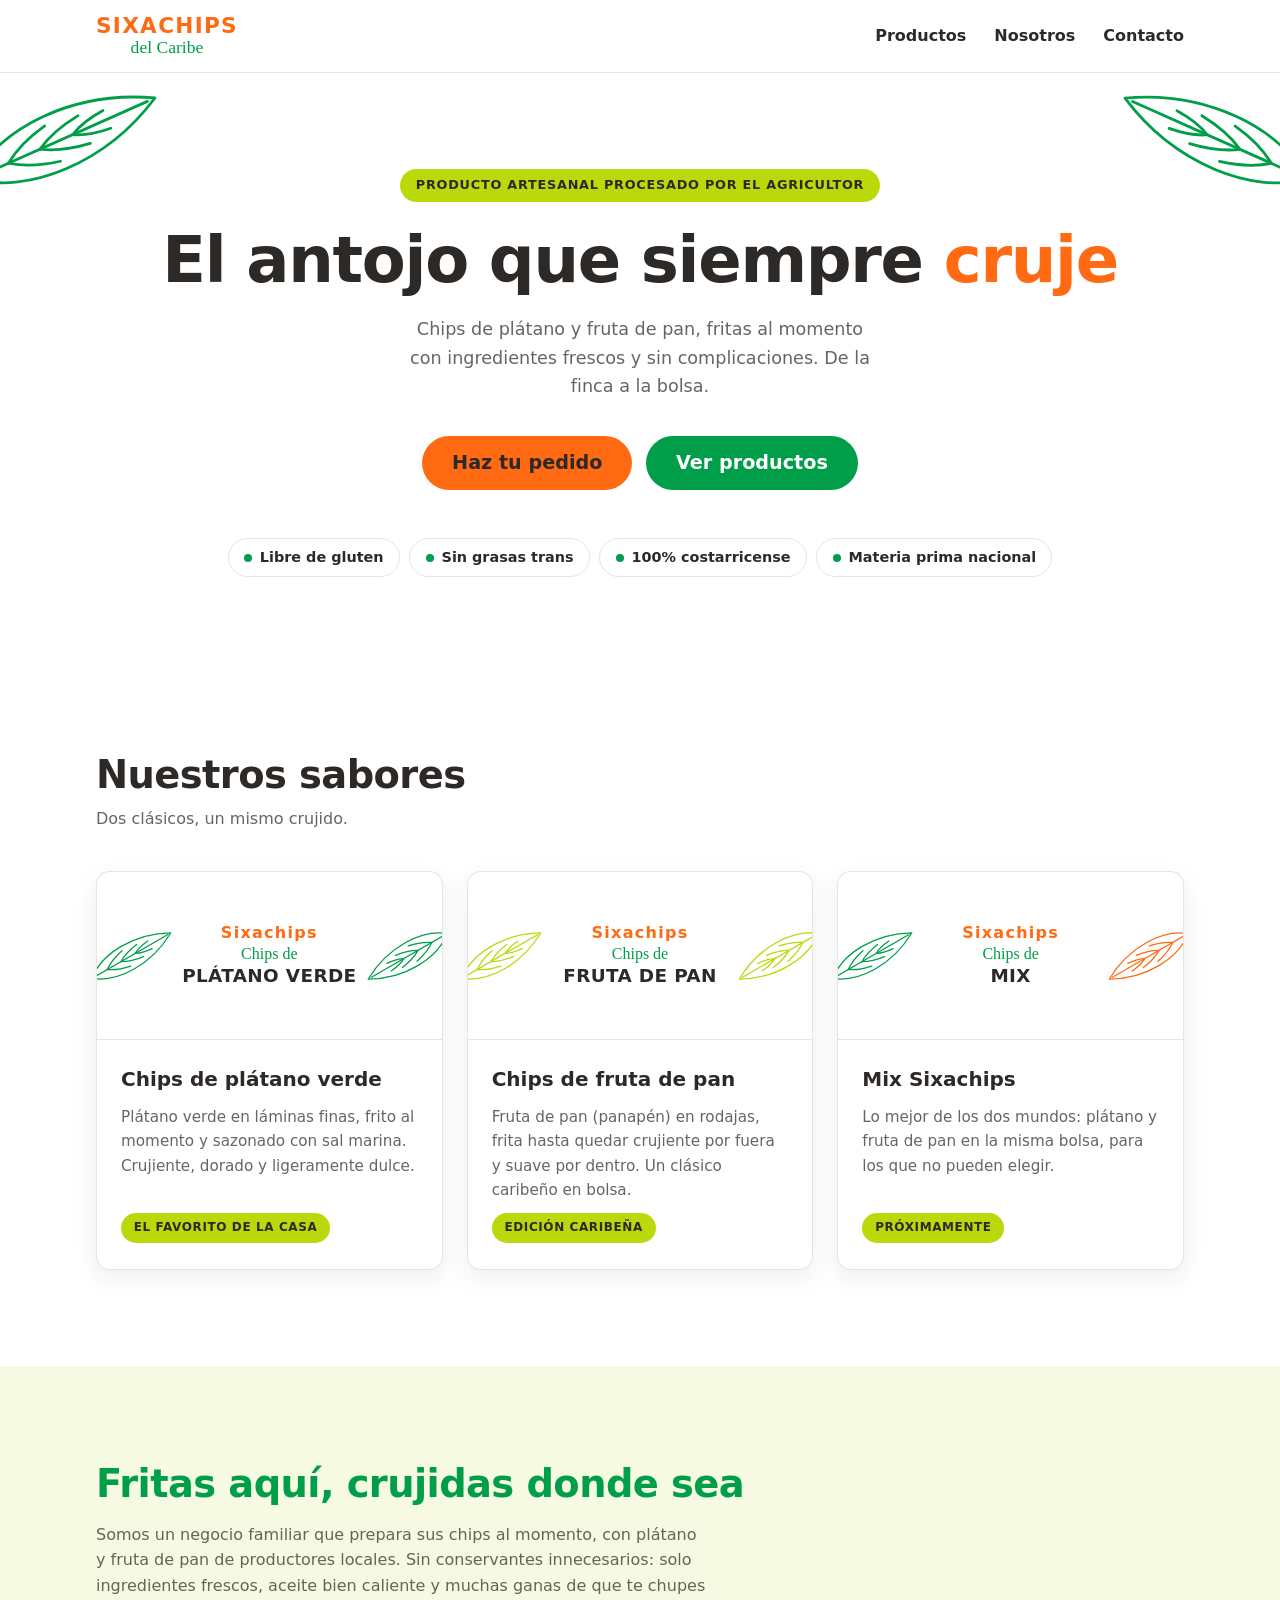
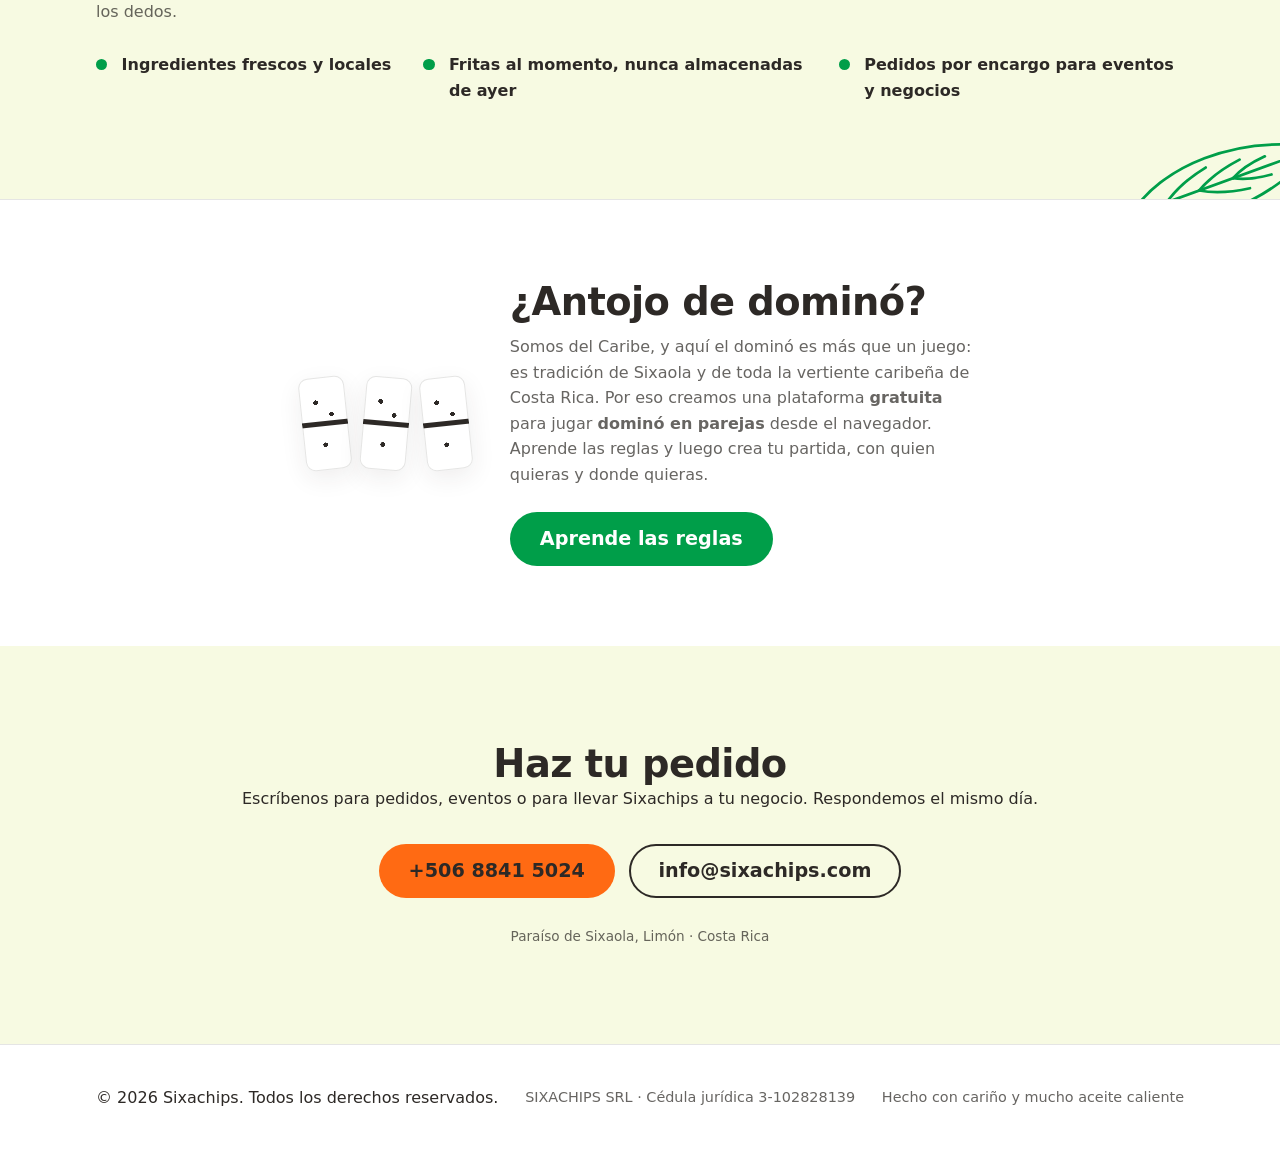
==== commit 7448f944: "fix sixachips name" ====
--- a/index.html
+++ b/index.html
@@ -58,7 +58,7 @@
     <div class="container header-inner">
       <a class="brand" href="#top" aria-label="Sixachips, ir al inicio">
         <span class="brand-main">Sixachips</span>
-        <span class="brand-script">Chips de</span>
+        <span class="brand-script">del Caribe</span>
       </a>
 
       <button class="nav-toggle" type="button" aria-expanded="false" aria-controls="site-nav">
